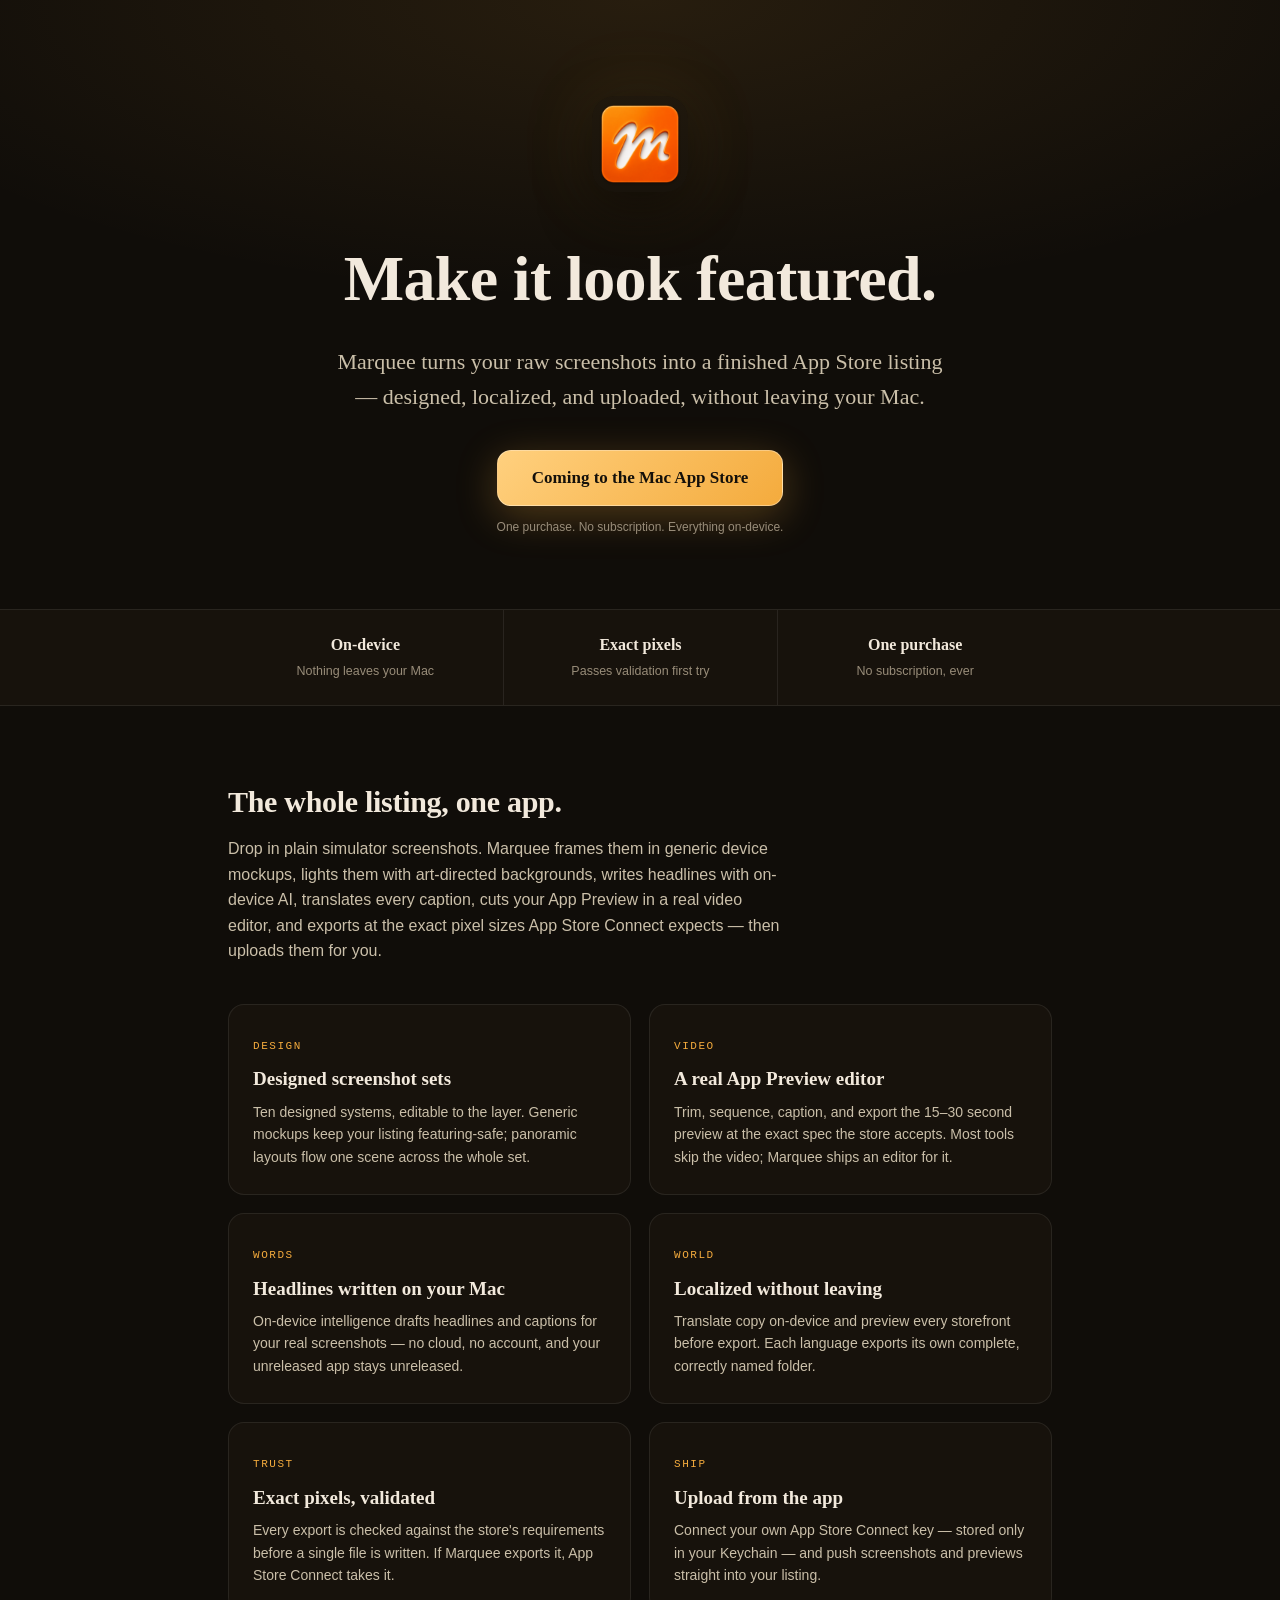
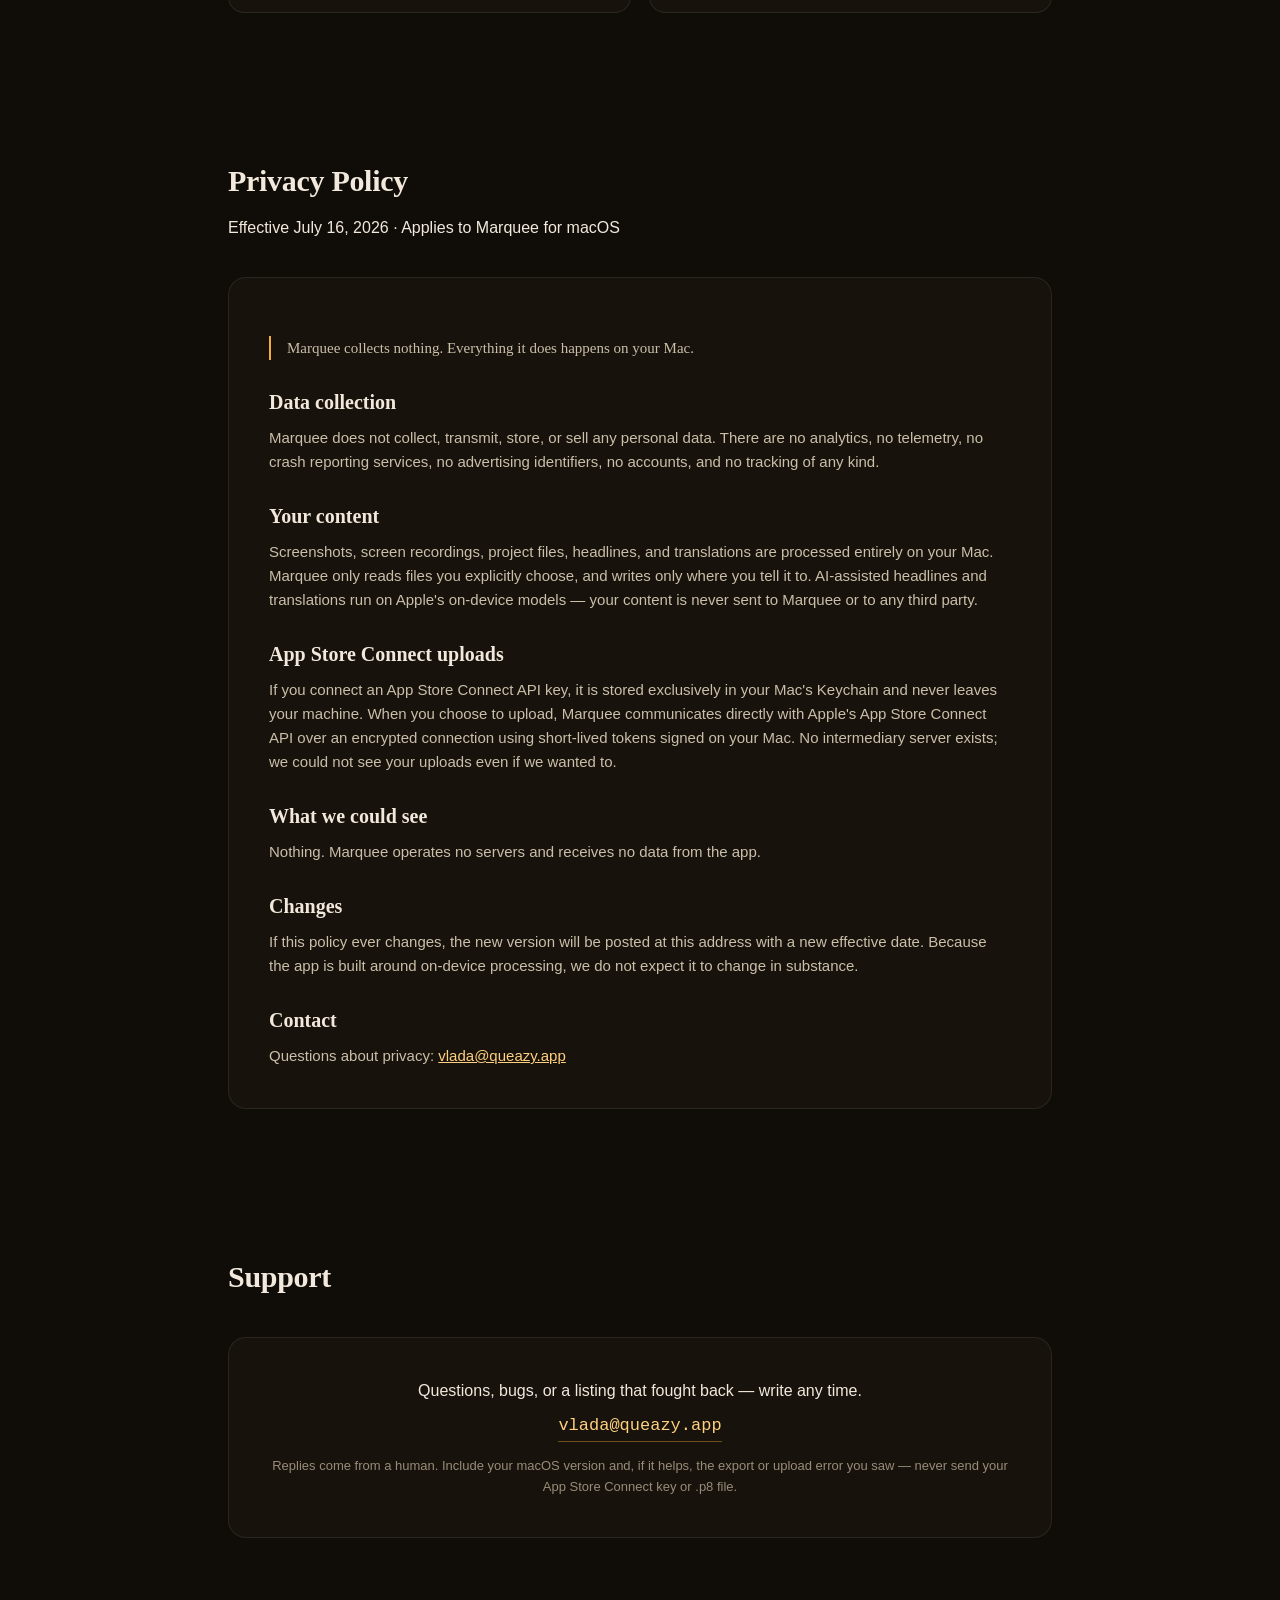
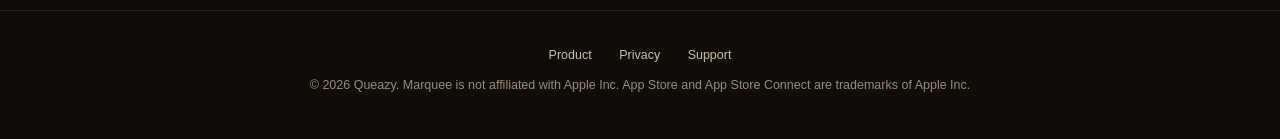
==== index.html @ 72baa9be "Marquee marketing + privacy + support page" ====
<!DOCTYPE html>
<html lang="en">
<head>
<meta charset="utf-8">
<meta name="viewport" content="width=device-width, initial-scale=1">
<title>Marquee — App Store screenshots, designed on your Mac</title>
<meta name="description" content="Marquee turns raw app screenshots into a finished App Store listing — designed screenshot sets, an App Preview video editor, on-device localization, and direct upload to App Store Connect. Everything on your Mac.">
<link rel="icon" type="image/png" href="icon.png">
<style>
  :root {
    --ground: #100d09;
    --panel: #17120c;
    --raised: #251f18;
    --line: rgba(255,255,255,.08);
    --ink: #f2e9dc;
    --ink-soft: #cabfa9;
    --ink-faint: #988c79;
    --accent: #f4ab3d;
    --accent-soft: #ffd07e;
    --ok: #6bbf99;
    --serif: "New York", "Iowan Old Style", Palatino, Georgia, serif;
    --sans: -apple-system, BlinkMacSystemFont, "SF Pro Text", "Segoe UI", sans-serif;
    --mono: "SF Mono", ui-monospace, Menlo, monospace;
  }
  * { margin: 0; padding: 0; box-sizing: border-box; }
  html { scroll-behavior: smooth; }
  body {
    background: var(--ground);
    color: var(--ink);
    font-family: var(--sans);
    line-height: 1.6;
    -webkit-font-smoothing: antialiased;
  }
  .stage {
    position: relative;
    overflow: hidden;
  }
  .stage::before {
    content: "";
    position: absolute; inset: 0;
    background: radial-gradient(120% 90% at 50% 0%, rgba(244,171,61,.10), transparent 55%);
    pointer-events: none;
  }
  .wrap { max-width: 880px; margin: 0 auto; padding: 0 28px; position: relative; }

  header.hero { padding: 96px 0 72px; text-align: center; }
  .hero img.mark { width: 96px; height: 96px; border-radius: 22px;
    box-shadow: 0 18px 50px rgba(0,0,0,.5), 0 0 80px rgba(244,171,61,.12); }
  .hero h1 {
    font-family: var(--serif); font-weight: 600; font-size: clamp(40px, 7vw, 64px);
    letter-spacing: -.01em; margin-top: 28px; text-wrap: balance;
  }
  .hero p.tag {
    font-family: var(--serif); font-size: clamp(18px, 2.6vw, 22px);
    color: var(--ink-soft); margin-top: 14px; text-wrap: balance;
  }
  .hero .cta {
    display: inline-block; margin-top: 36px;
    background: linear-gradient(135deg, var(--accent-soft), var(--accent));
    color: #14100a; font-family: var(--serif); font-weight: 600; font-size: 17px;
    padding: 13px 34px; border-radius: 14px; text-decoration: none;
    border: 1px solid rgba(255,255,255,.35);
    box-shadow: 0 10px 40px rgba(244,171,61,.28);
  }
  .hero .cta:hover { filter: brightness(1.05); }
  .hero p.soon { font-size: 12px; color: var(--ink-faint); margin-top: 12px; }

  .strip {
    border-top: 1px solid var(--line); border-bottom: 1px solid var(--line);
    background: var(--panel);
  }
  .strip .wrap {
    display: grid; grid-template-columns: repeat(3, 1fr); gap: 0;
    text-align: center;
  }
  .strip .cell { padding: 22px 16px; }
  .strip .cell + .cell { border-left: 1px solid var(--line); }
  .strip b { display: block; font-family: var(--serif); font-size: 16px; font-weight: 600; }
  .strip span { font-size: 12.5px; color: var(--ink-faint); }

  section { padding: 72px 0; }
  section h2 {
    font-family: var(--serif); font-weight: 600; font-size: 30px;
    letter-spacing: -.01em; margin-bottom: 10px; text-wrap: balance;
  }
  section p.lede { color: var(--ink-soft); max-width: 62ch; }

  .features { display: grid; grid-template-columns: 1fr 1fr; gap: 18px; margin-top: 40px; }
  .card {
    background: var(--panel); border: 1px solid var(--line); border-radius: 16px;
    padding: 26px 24px;
  }
  .card .k {
    font-family: var(--mono); font-size: 11px; letter-spacing: .14em;
    text-transform: uppercase; color: var(--accent);
  }
  .card h3 { font-family: var(--serif); font-weight: 600; font-size: 19px; margin: 8px 0 6px; }
  .card p { font-size: 14px; color: var(--ink-soft); }

  .privacy-card {
    background: var(--panel); border: 1px solid var(--line); border-radius: 18px;
    padding: 40px; margin-top: 36px;
  }
  .privacy-card h3 { font-family: var(--serif); font-size: 20px; font-weight: 600; margin: 26px 0 8px; }
  .privacy-card h3:first-child { margin-top: 0; }
  .privacy-card p, .privacy-card li { font-size: 15px; color: var(--ink-soft); }
  .privacy-card ul { padding-left: 22px; margin-top: 8px; }
  .privacy-card li { margin-bottom: 6px; }
  .privacy-card .updated { font-family: var(--mono); font-size: 11.5px; color: var(--ink-faint); }
  .plain {
    font-family: var(--serif); font-size: 18px; color: var(--ink);
    border-left: 2px solid var(--accent); padding-left: 16px; margin: 18px 0;
  }

  .support-card {
    background: var(--panel); border: 1px solid var(--line); border-radius: 18px;
    padding: 40px; margin-top: 36px; text-align: center;
  }
  .support-card a.mail {
    display: inline-block; font-family: var(--mono); font-size: 17px;
    color: var(--accent-soft); text-decoration: none; margin-top: 8px;
    border-bottom: 1px solid rgba(244,171,61,.4); padding-bottom: 2px;
  }
  .support-card p.note { font-size: 13px; color: var(--ink-faint); margin-top: 14px; }

  footer {
    border-top: 1px solid var(--line); padding: 34px 0 44px;
    text-align: center; font-size: 12.5px; color: var(--ink-faint);
  }
  footer nav { margin-bottom: 10px; }
  footer nav a { color: var(--ink-soft); text-decoration: none; margin: 0 12px; }
  footer nav a:hover { color: var(--accent-soft); }

  @media (max-width: 660px) {
    .features { grid-template-columns: 1fr; }
    .strip .wrap { grid-template-columns: 1fr; }
    .strip .cell + .cell { border-left: none; border-top: 1px solid var(--line); }
    .privacy-card, .support-card { padding: 28px 22px; }
  }
</style>
</head>
<body>

<div class="stage">
  <div class="wrap">
    <header class="hero">
      <img class="mark" src="icon.png" alt="Marquee app icon" width="96" height="96">
      <h1>Make it look featured.</h1>
      <p class="tag">Marquee turns your raw screenshots into a finished App Store listing —
      designed, localized, and uploaded, without leaving your Mac.</p>
      <a class="cta" href="#support">Coming to the Mac App Store</a>
      <p class="soon">One purchase. No subscription. Everything on-device.</p>
    </header>
  </div>
</div>

<div class="strip">
  <div class="wrap">
    <div class="cell"><b>On-device</b><span>Nothing leaves your Mac</span></div>
    <div class="cell"><b>Exact pixels</b><span>Passes validation first try</span></div>
    <div class="cell"><b>One purchase</b><span>No subscription, ever</span></div>
  </div>
</div>

<div class="wrap">
  <section id="product">
    <h2>The whole listing, one app.</h2>
    <p class="lede">Drop in plain simulator screenshots. Marquee frames them in generic device
    mockups, lights them with art-directed backgrounds, writes headlines with on-device AI,
    translates every caption, cuts your App Preview in a real video editor, and exports at the
    exact pixel sizes App Store Connect expects — then uploads them for you.</p>
    <div class="features">
      <div class="card"><span class="k">Design</span><h3>Designed screenshot sets</h3>
        <p>Ten designed systems, editable to the layer. Generic mockups keep your listing
        featuring-safe; panoramic layouts flow one scene across the whole set.</p></div>
      <div class="card"><span class="k">Video</span><h3>A real App Preview editor</h3>
        <p>Trim, sequence, caption, and export the 15–30 second preview at the exact spec the
        store accepts. Most tools skip the video; Marquee ships an editor for it.</p></div>
      <div class="card"><span class="k">Words</span><h3>Headlines written on your Mac</h3>
        <p>On-device intelligence drafts headlines and captions for your real screenshots — no
        cloud, no account, and your unreleased app stays unreleased.</p></div>
      <div class="card"><span class="k">World</span><h3>Localized without leaving</h3>
        <p>Translate copy on-device and preview every storefront before export. Each language
        exports its own complete, correctly named folder.</p></div>
      <div class="card"><span class="k">Trust</span><h3>Exact pixels, validated</h3>
        <p>Every export is checked against the store's requirements before a single file is
        written. If Marquee exports it, App Store Connect takes it.</p></div>
      <div class="card"><span class="k">Ship</span><h3>Upload from the app</h3>
        <p>Connect your own App Store Connect key — stored only in your Keychain — and push
        screenshots and previews straight into your listing.</p></div>
    </div>
  </section>

  <section id="privacy">
    <h2>Privacy Policy</h2>
    <p class="updated">Effective July 16, 2026 · Applies to Marquee for macOS</p>
    <div class="privacy-card">
      <p class="plain">Marquee collects nothing. Everything it does happens on your Mac.</p>

      <h3>Data collection</h3>
      <p>Marquee does not collect, transmit, store, or sell any personal data. There are no
      analytics, no telemetry, no crash reporting services, no advertising identifiers, no
      accounts, and no tracking of any kind.</p>

      <h3>Your content</h3>
      <p>Screenshots, screen recordings, project files, headlines, and translations are processed
      entirely on your Mac. Marquee only reads files you explicitly choose, and writes only where
      you tell it to. AI-assisted headlines and translations run on Apple's on-device models —
      your content is never sent to Marquee or to any third party.</p>

      <h3>App Store Connect uploads</h3>
      <p>If you connect an App Store Connect API key, it is stored exclusively in your Mac's
      Keychain and never leaves your machine. When you choose to upload, Marquee communicates
      directly with Apple's App Store Connect API over an encrypted connection using short-lived
      tokens signed on your Mac. No intermediary server exists; we could not see your uploads
      even if we wanted to.</p>

      <h3>What we could see</h3>
      <p>Nothing. Marquee operates no servers and receives no data from the app.</p>

      <h3>Changes</h3>
      <p>If this policy ever changes, the new version will be posted at this address with a new
      effective date. Because the app is built around on-device processing, we do not expect it
      to change in substance.</p>

      <h3>Contact</h3>
      <p>Questions about privacy: <a href="mailto:vlada@queazy.app" style="color:var(--accent-soft)">vlada@queazy.app</a></p>
    </div>
  </section>

  <section id="support">
    <h2>Support</h2>
    <div class="support-card">
      <p>Questions, bugs, or a listing that fought back — write any time.</p>
      <a class="mail" href="mailto:vlada@queazy.app">vlada@queazy.app</a>
      <p class="note">Replies come from a human. Include your macOS version and, if it helps,
      the export or upload error you saw — never send your App Store Connect key or .p8 file.</p>
    </div>
  </section>
</div>

<footer>
  <nav>
    <a href="#product">Product</a>
    <a href="#privacy">Privacy</a>
    <a href="#support">Support</a>
  </nav>
  © 2026 Queazy. Marquee is not affiliated with Apple Inc. App Store and App Store Connect are
  trademarks of Apple Inc.
</footer>

</body>
</html>
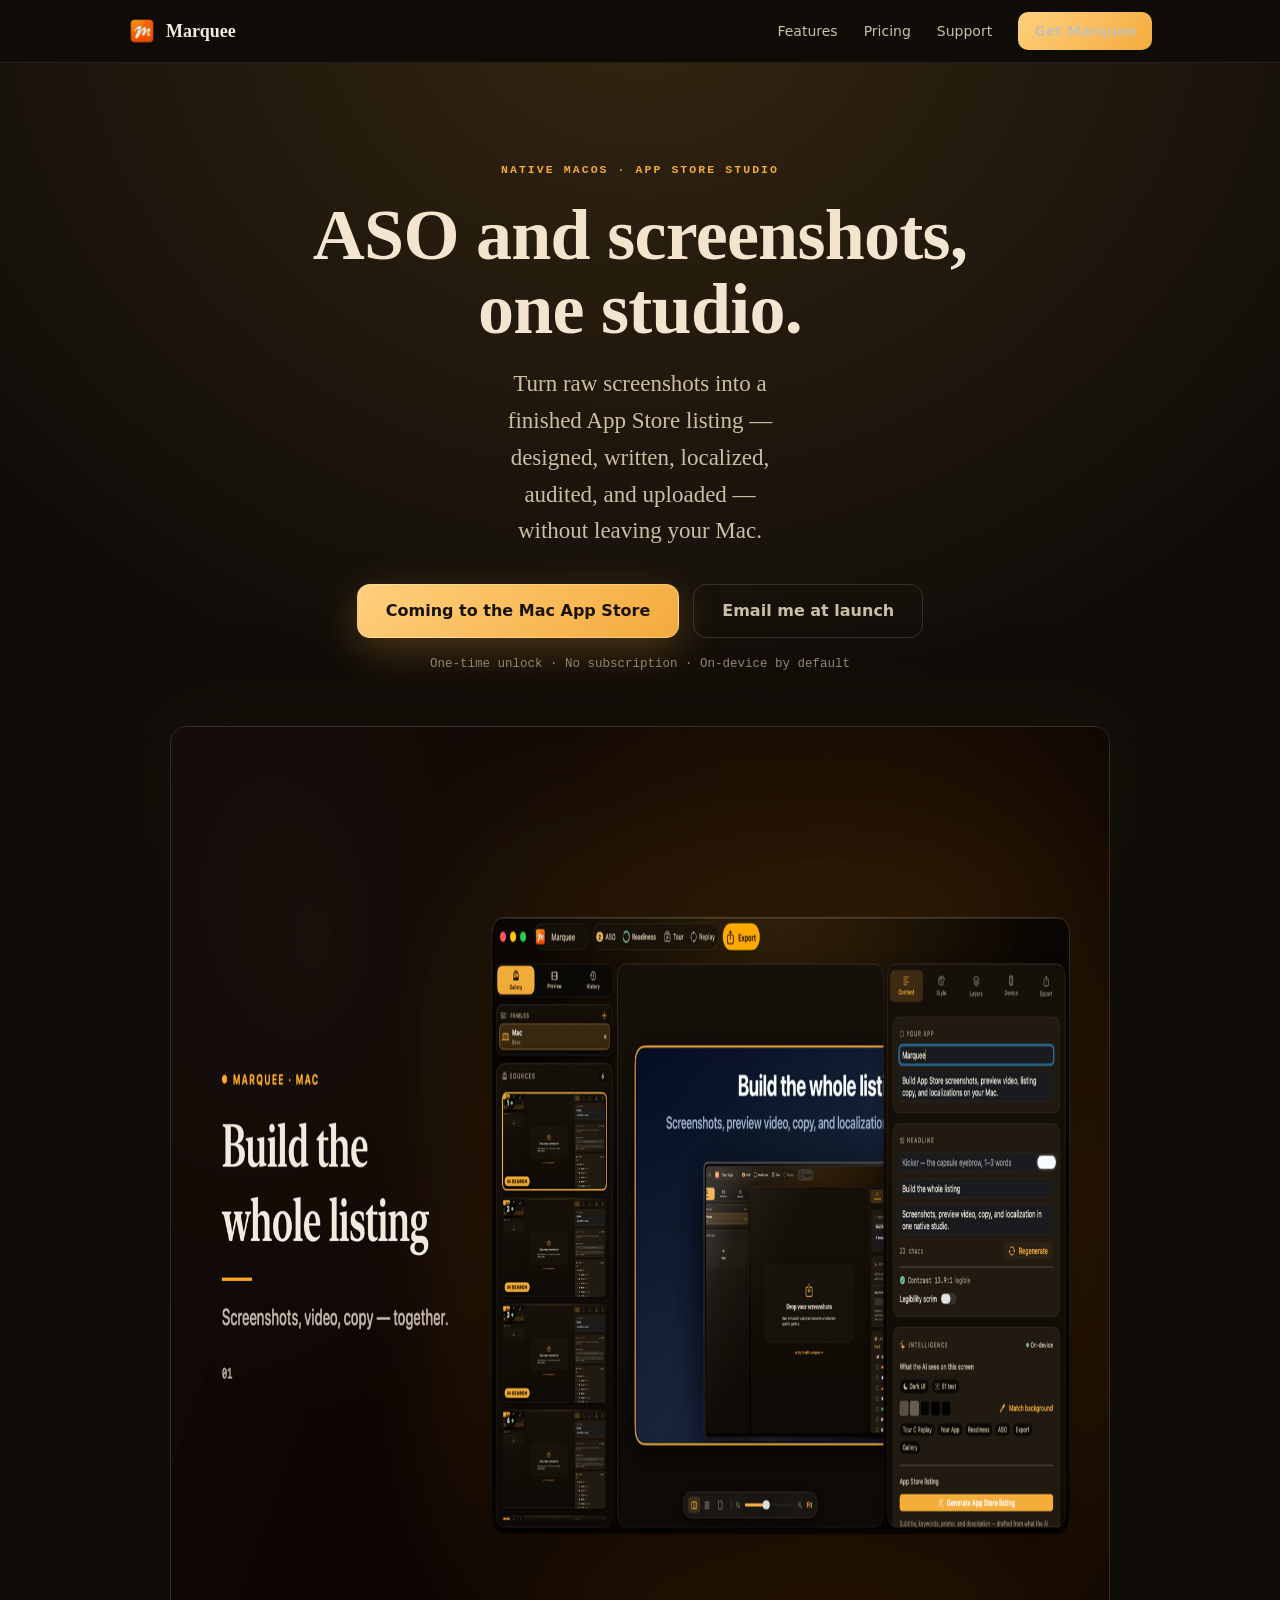
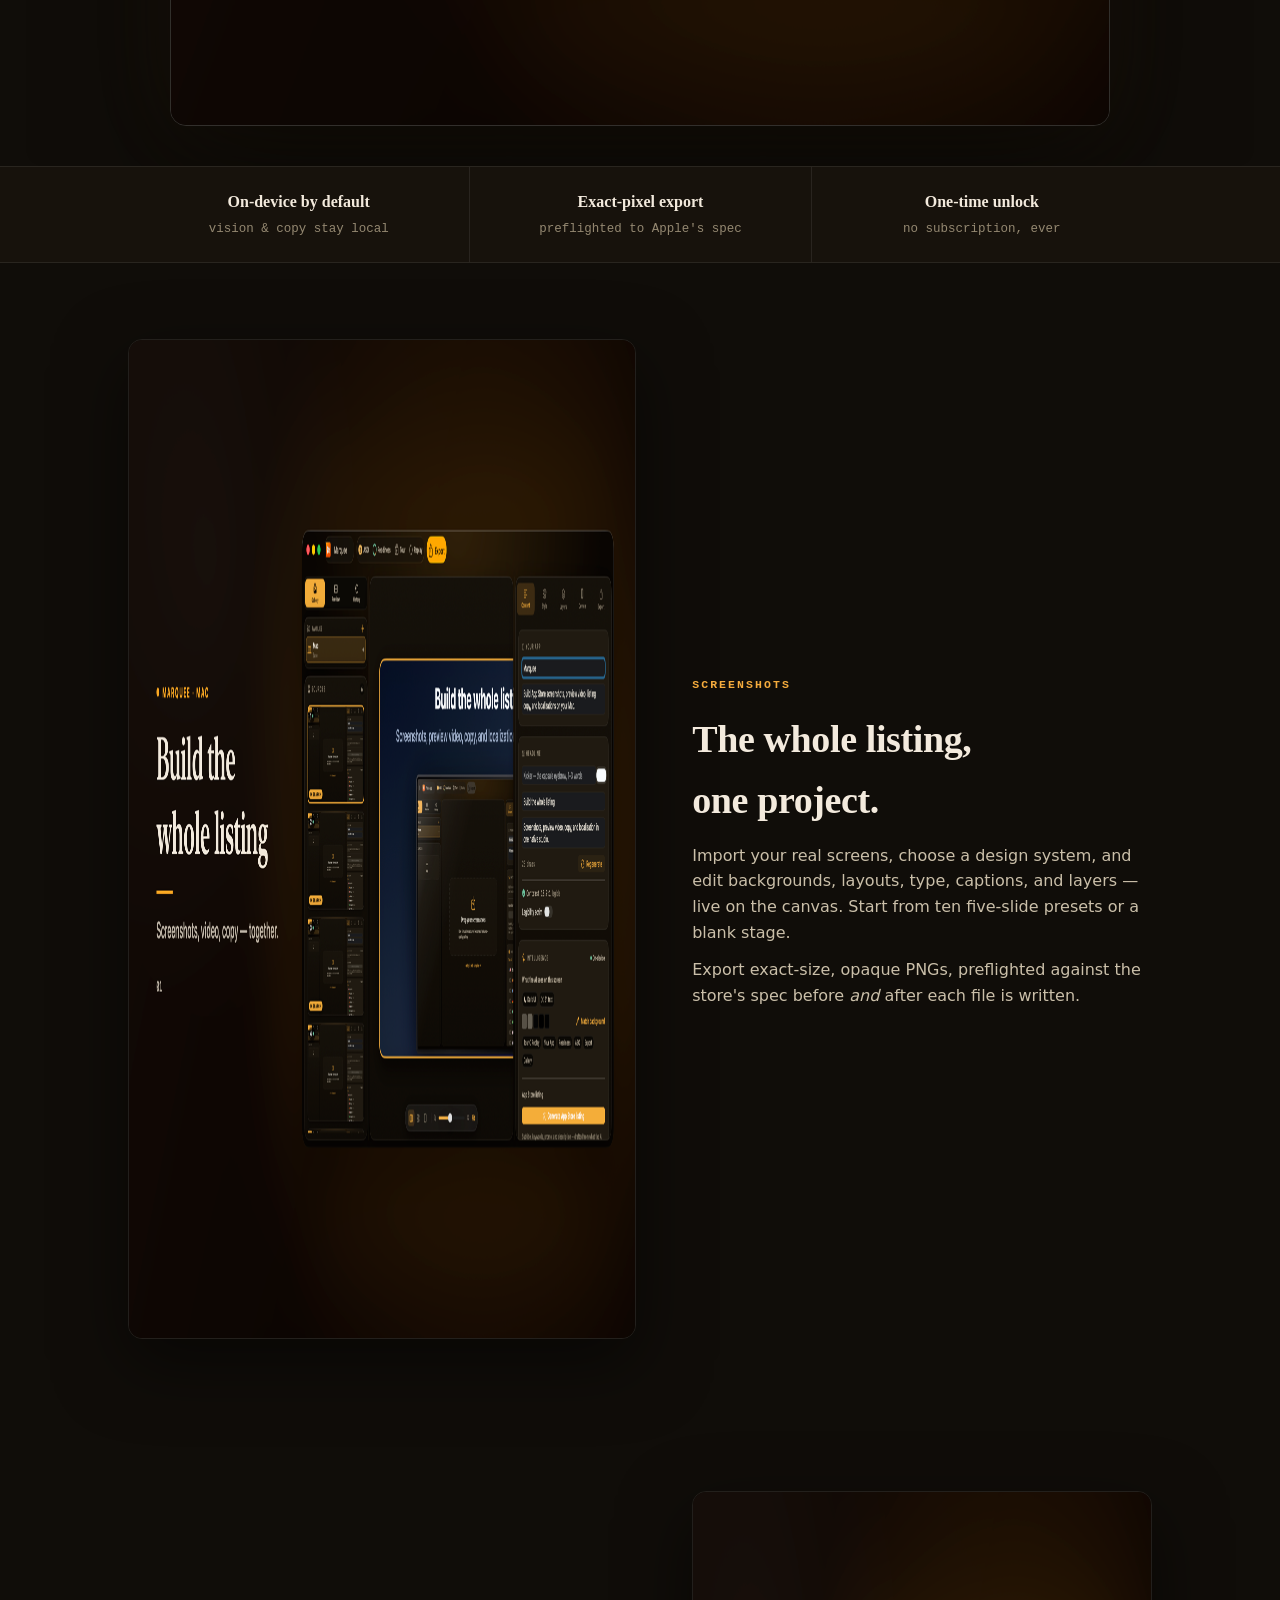
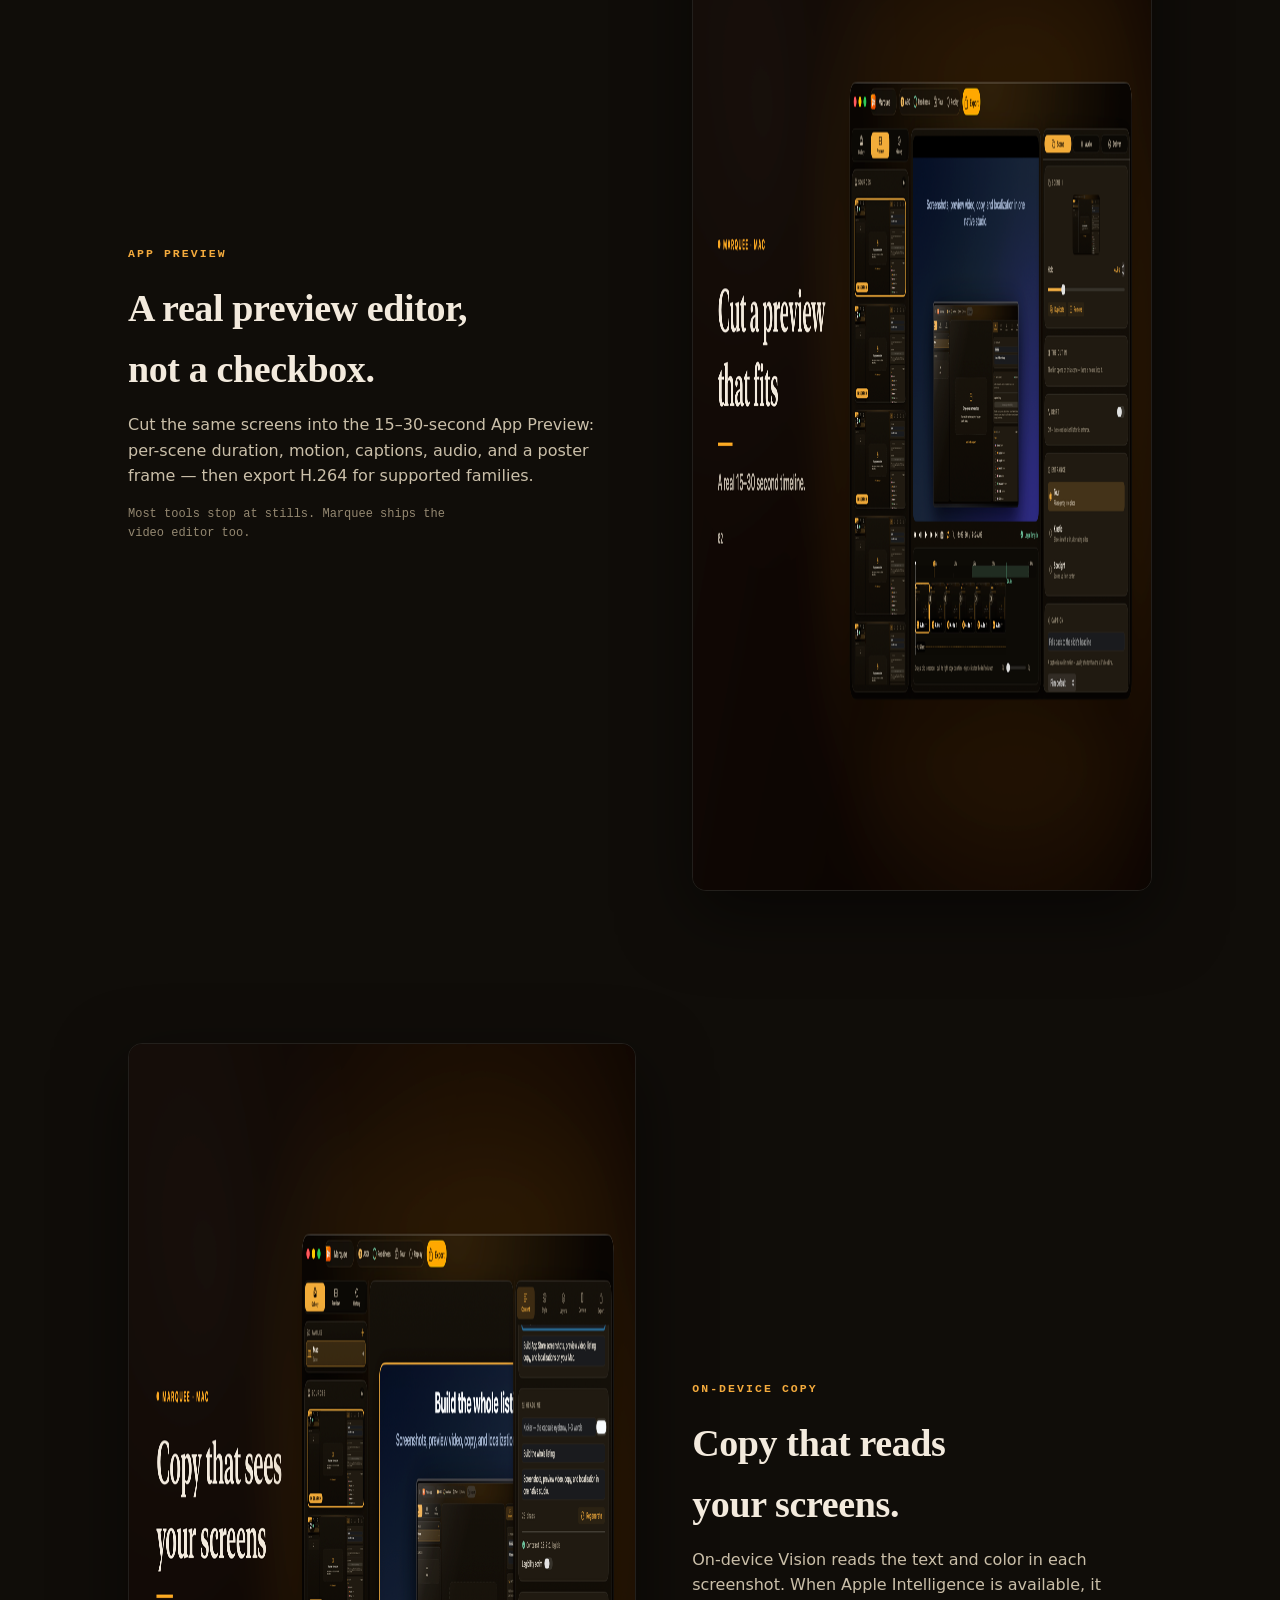
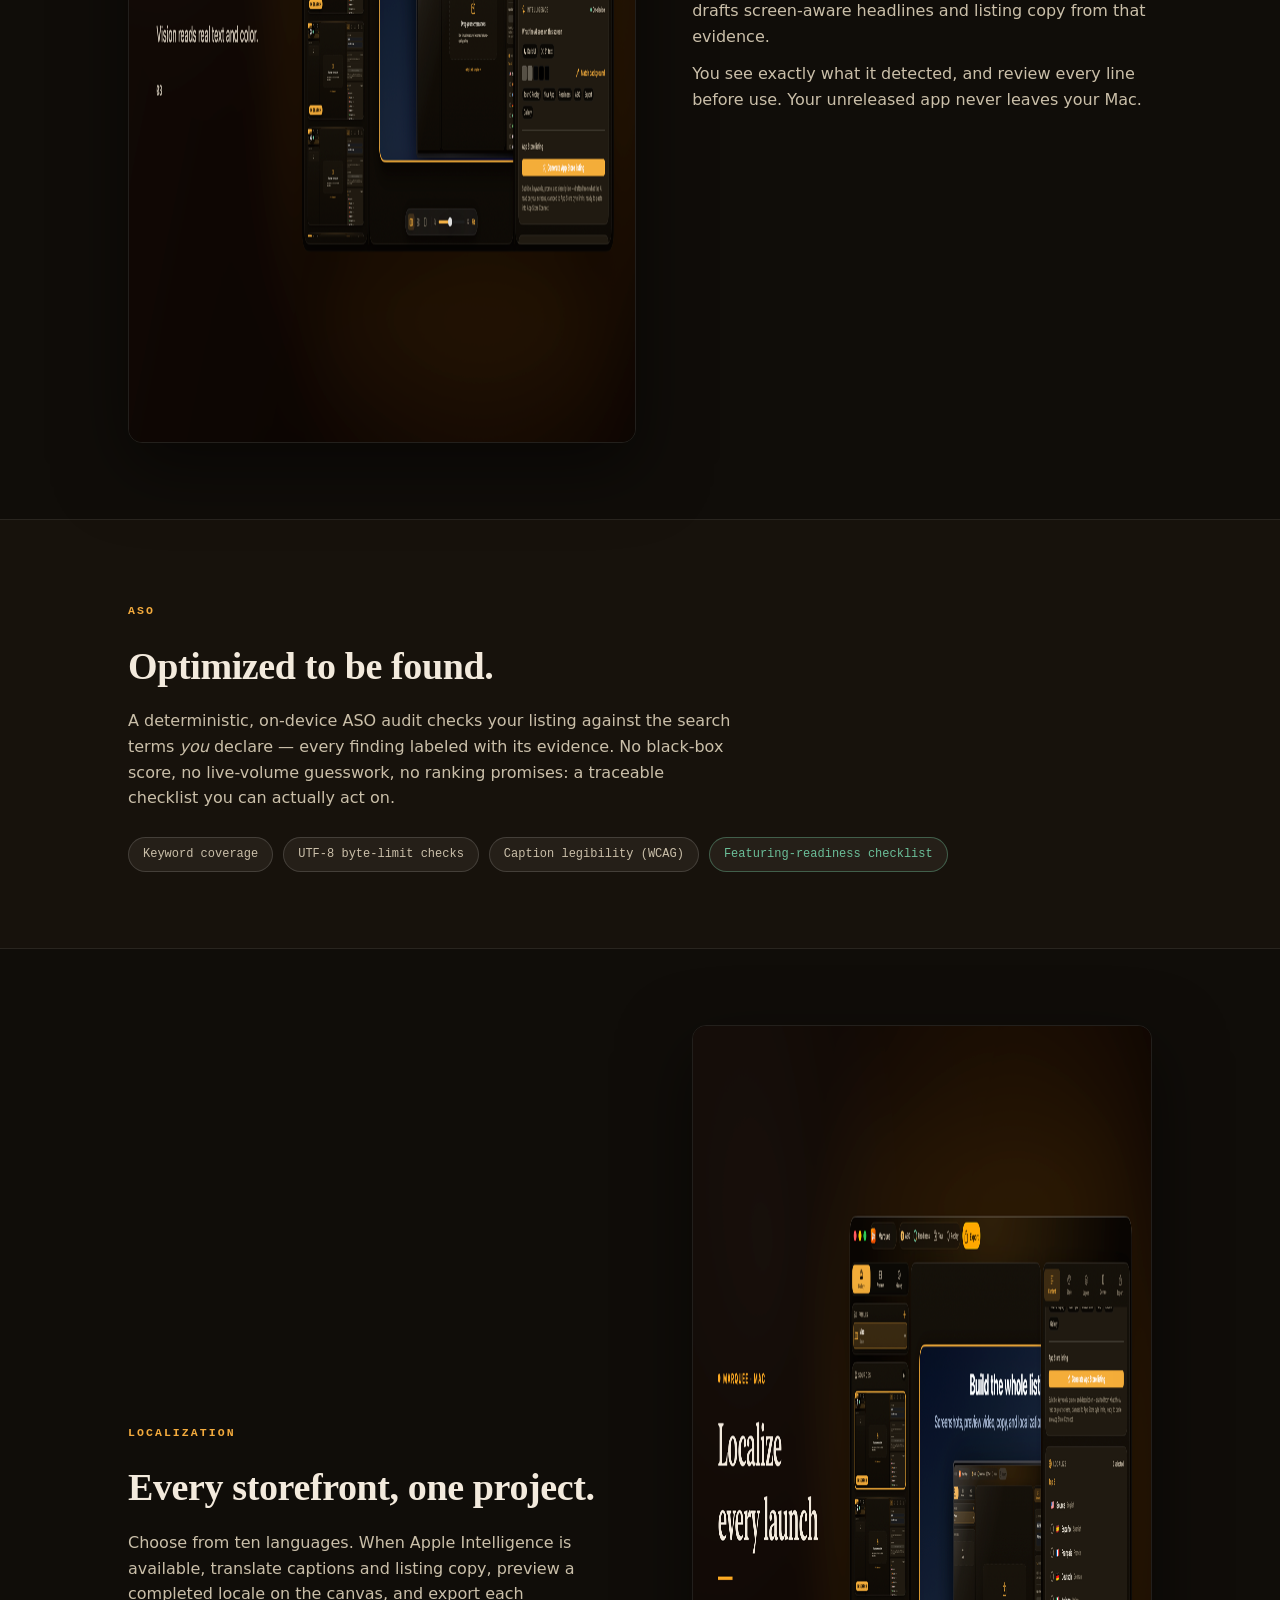
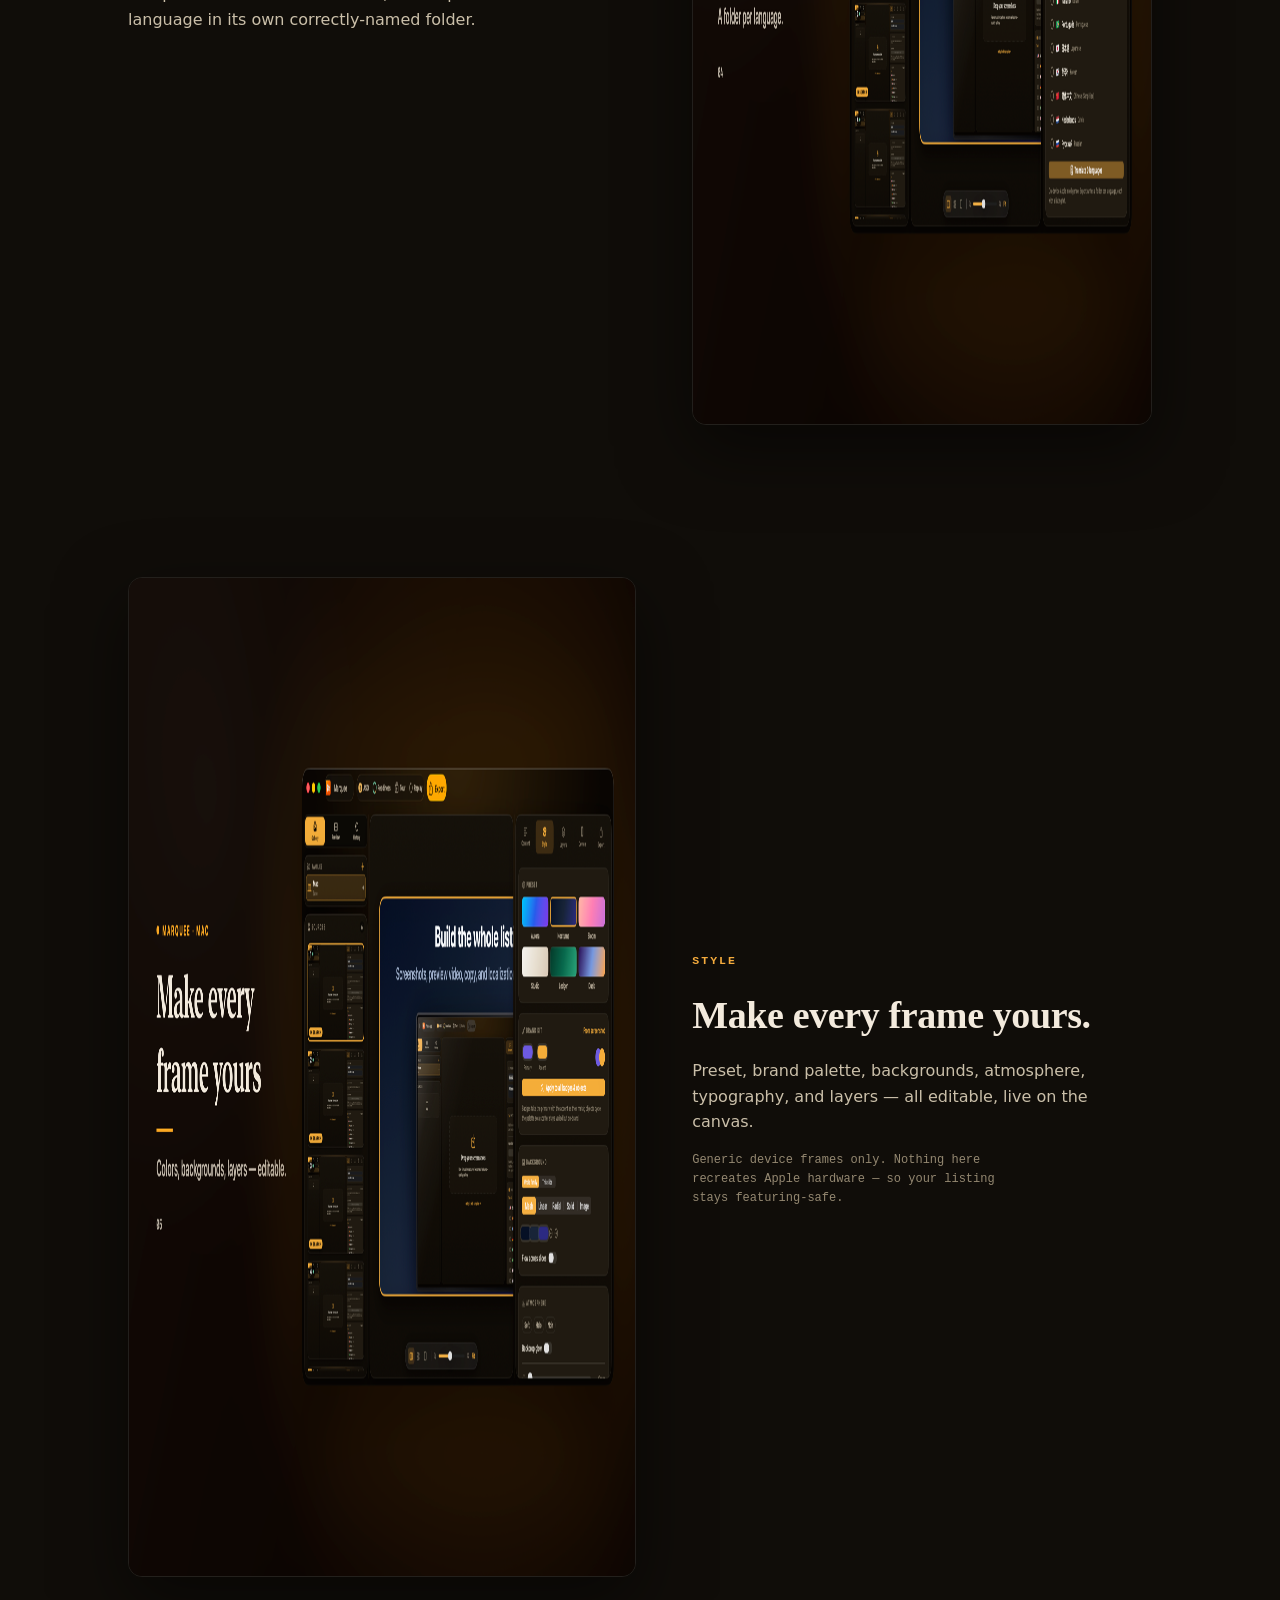
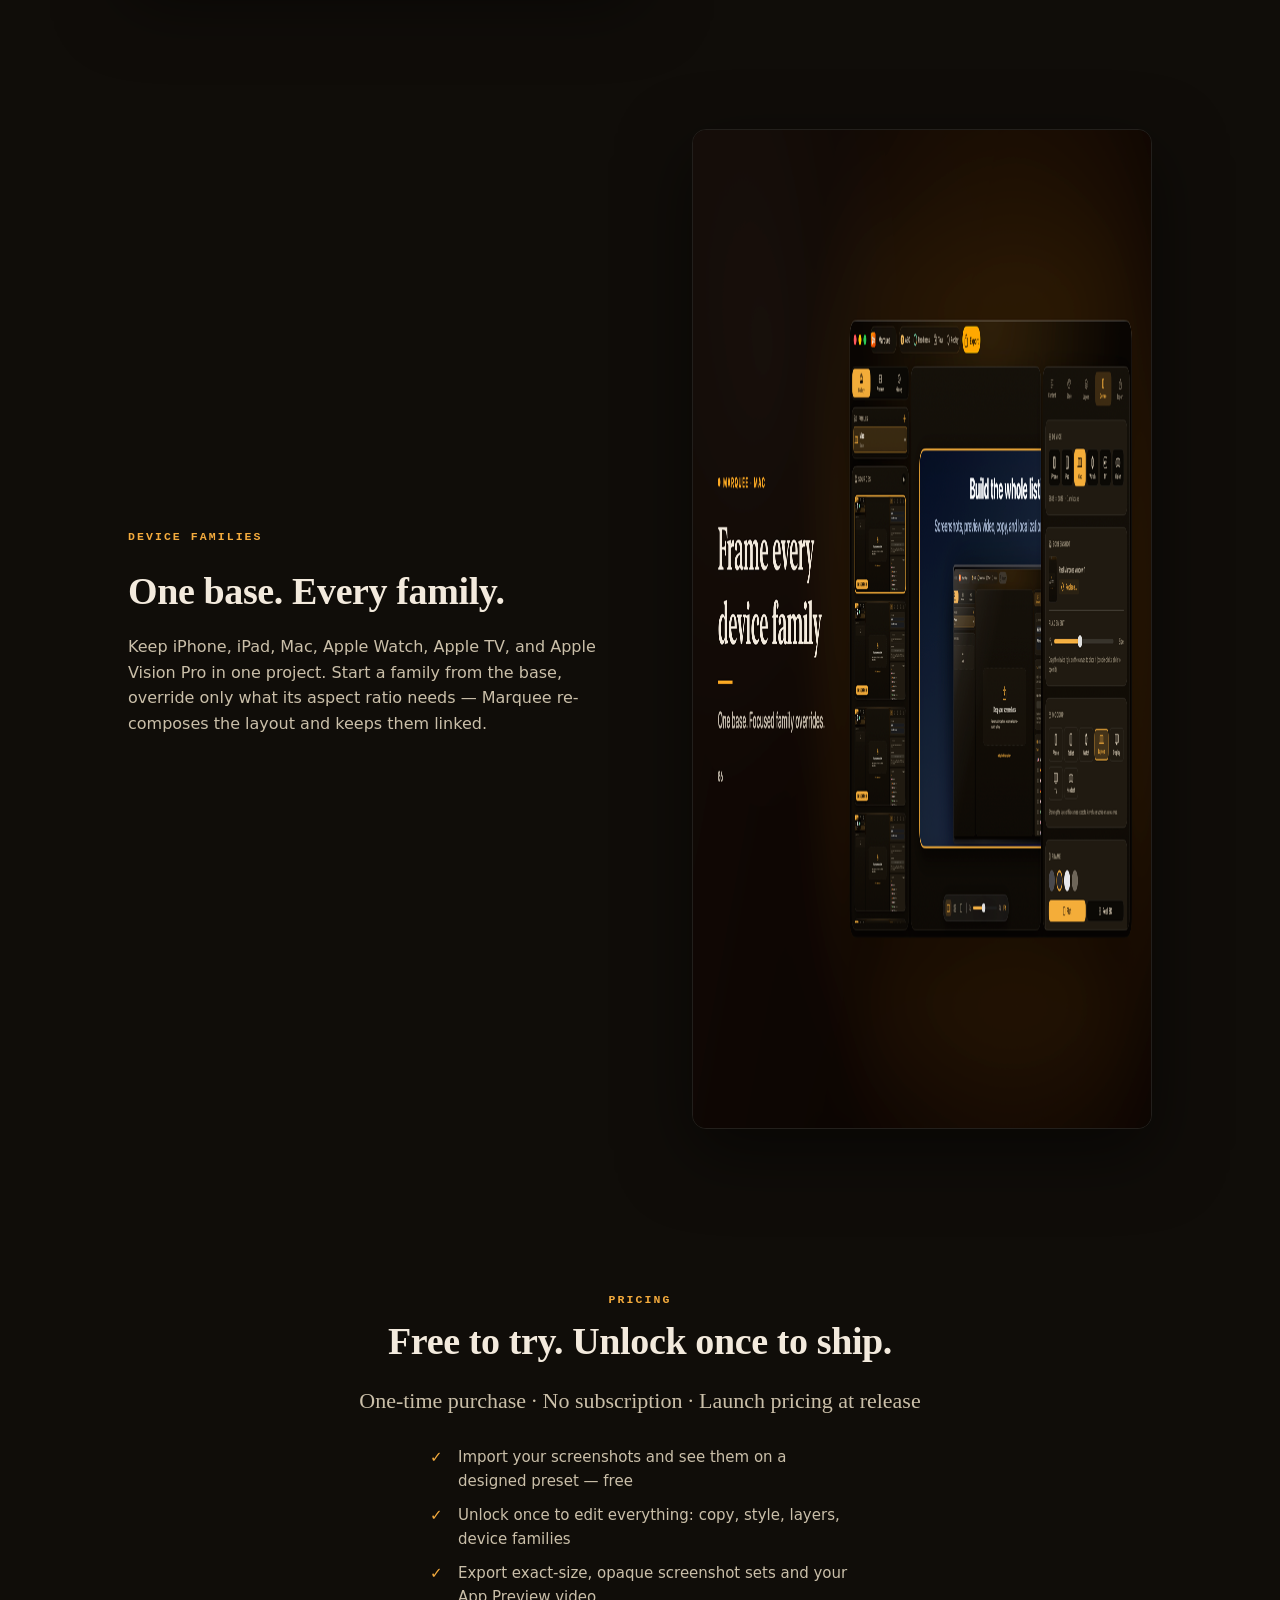
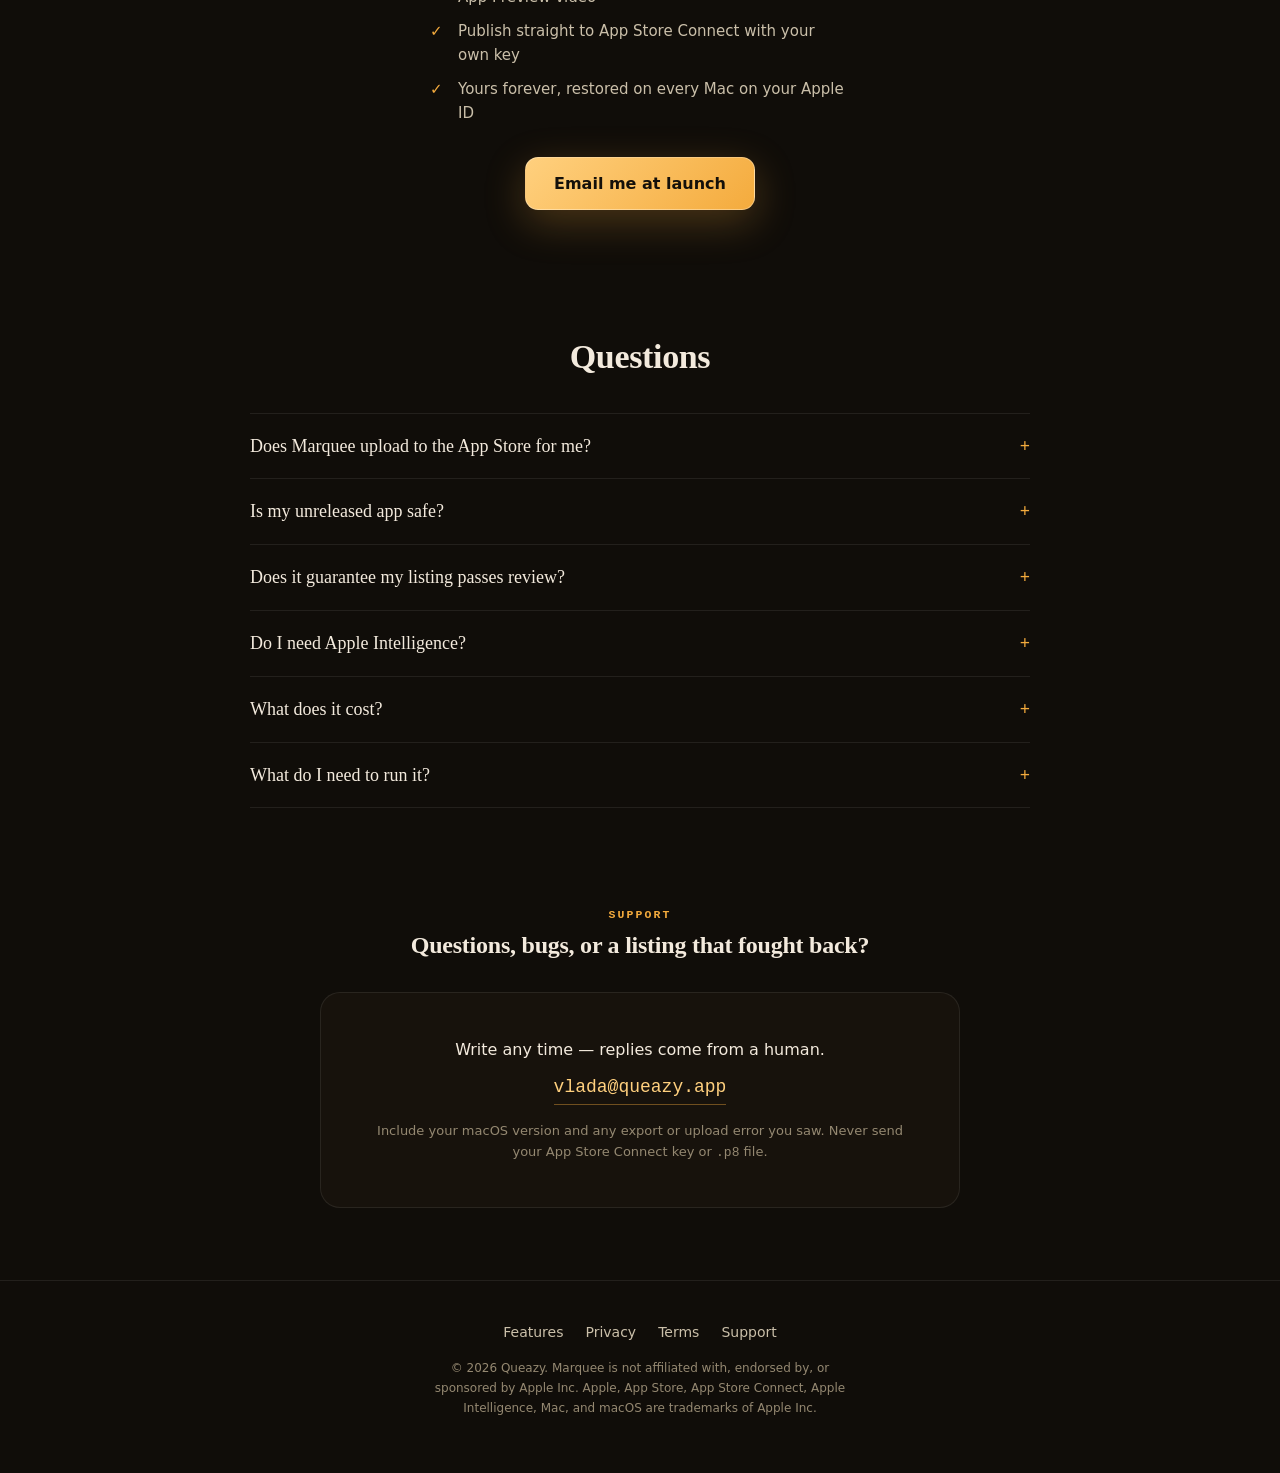
==== commit 6c54fcd0: "site: redesign — ASO + screenshots positioning, honest claims, Privacy & Terms - New tagline "ASO an" ====
--- a/index.html
+++ b/index.html
@@ -3,251 +3,228 @@
 <head>
 <meta charset="utf-8">
 <meta name="viewport" content="width=device-width, initial-scale=1">
-<title>Marquee — App Store screenshots, designed on your Mac</title>
-<meta name="description" content="Marquee turns raw app screenshots into a finished App Store listing — designed screenshot sets, an App Preview video editor, on-device localization, and direct upload to App Store Connect. Everything on your Mac.">
+<title>Marquee — ASO and screenshots, one studio</title>
+<meta name="description" content="Marquee is a native macOS studio for App Store launch assets: designed screenshot sets, a real App Preview editor, on-device copy, a local ASO audit, and direct upload to App Store Connect — all on your Mac.">
+<meta property="og:title" content="Marquee — ASO and screenshots, one studio">
+<meta property="og:description" content="Turn raw screenshots into a finished App Store listing on your Mac. Designed sets, App Preview video, on-device copy, a local ASO audit, and direct upload.">
+<meta property="og:type" content="website">
+<meta property="og:image" content="https://vladamisici.github.io/marquee-site/shots/01.png">
 <link rel="icon" type="image/png" href="icon.png">
-<style>
-  :root {
-    --ground: #100d09;
-    --panel: #17120c;
-    --raised: #251f18;
-    --line: rgba(255,255,255,.08);
-    --ink: #f2e9dc;
-    --ink-soft: #cabfa9;
-    --ink-faint: #988c79;
-    --accent: #f4ab3d;
-    --accent-soft: #ffd07e;
-    --ok: #6bbf99;
-    --serif: "New York", "Iowan Old Style", Palatino, Georgia, serif;
-    --sans: -apple-system, BlinkMacSystemFont, "SF Pro Text", "Segoe UI", sans-serif;
-    --mono: "SF Mono", ui-monospace, Menlo, monospace;
-  }
-  * { margin: 0; padding: 0; box-sizing: border-box; }
-  html { scroll-behavior: smooth; }
-  body {
-    background: var(--ground);
-    color: var(--ink);
-    font-family: var(--sans);
-    line-height: 1.6;
-    -webkit-font-smoothing: antialiased;
-  }
-  .stage {
-    position: relative;
-    overflow: hidden;
-  }
-  .stage::before {
-    content: "";
-    position: absolute; inset: 0;
-    background: radial-gradient(120% 90% at 50% 0%, rgba(244,171,61,.10), transparent 55%);
-    pointer-events: none;
-  }
-  .wrap { max-width: 880px; margin: 0 auto; padding: 0 28px; position: relative; }
-
-  header.hero { padding: 96px 0 72px; text-align: center; }
-  .hero img.mark { width: 96px; height: 96px; border-radius: 22px;
-    box-shadow: 0 18px 50px rgba(0,0,0,.5), 0 0 80px rgba(244,171,61,.12); }
-  .hero h1 {
-    font-family: var(--serif); font-weight: 600; font-size: clamp(40px, 7vw, 64px);
-    letter-spacing: -.01em; margin-top: 28px; text-wrap: balance;
-  }
-  .hero p.tag {
-    font-family: var(--serif); font-size: clamp(18px, 2.6vw, 22px);
-    color: var(--ink-soft); margin-top: 14px; text-wrap: balance;
-  }
-  .hero .cta {
-    display: inline-block; margin-top: 36px;
-    background: linear-gradient(135deg, var(--accent-soft), var(--accent));
-    color: #14100a; font-family: var(--serif); font-weight: 600; font-size: 17px;
-    padding: 13px 34px; border-radius: 14px; text-decoration: none;
-    border: 1px solid rgba(255,255,255,.35);
-    box-shadow: 0 10px 40px rgba(244,171,61,.28);
-  }
-  .hero .cta:hover { filter: brightness(1.05); }
-  .hero p.soon { font-size: 12px; color: var(--ink-faint); margin-top: 12px; }
-
-  .strip {
-    border-top: 1px solid var(--line); border-bottom: 1px solid var(--line);
-    background: var(--panel);
-  }
-  .strip .wrap {
-    display: grid; grid-template-columns: repeat(3, 1fr); gap: 0;
-    text-align: center;
-  }
-  .strip .cell { padding: 22px 16px; }
-  .strip .cell + .cell { border-left: 1px solid var(--line); }
-  .strip b { display: block; font-family: var(--serif); font-size: 16px; font-weight: 600; }
-  .strip span { font-size: 12.5px; color: var(--ink-faint); }
-
-  section { padding: 72px 0; }
-  section h2 {
-    font-family: var(--serif); font-weight: 600; font-size: 30px;
-    letter-spacing: -.01em; margin-bottom: 10px; text-wrap: balance;
-  }
-  section p.lede { color: var(--ink-soft); max-width: 62ch; }
-
-  .features { display: grid; grid-template-columns: 1fr 1fr; gap: 18px; margin-top: 40px; }
-  .card {
-    background: var(--panel); border: 1px solid var(--line); border-radius: 16px;
-    padding: 26px 24px;
-  }
-  .card .k {
-    font-family: var(--mono); font-size: 11px; letter-spacing: .14em;
-    text-transform: uppercase; color: var(--accent);
-  }
-  .card h3 { font-family: var(--serif); font-weight: 600; font-size: 19px; margin: 8px 0 6px; }
-  .card p { font-size: 14px; color: var(--ink-soft); }
-
-  .privacy-card {
-    background: var(--panel); border: 1px solid var(--line); border-radius: 18px;
-    padding: 40px; margin-top: 36px;
-  }
-  .privacy-card h3 { font-family: var(--serif); font-size: 20px; font-weight: 600; margin: 26px 0 8px; }
-  .privacy-card h3:first-child { margin-top: 0; }
-  .privacy-card p, .privacy-card li { font-size: 15px; color: var(--ink-soft); }
-  .privacy-card ul { padding-left: 22px; margin-top: 8px; }
-  .privacy-card li { margin-bottom: 6px; }
-  .privacy-card .updated { font-family: var(--mono); font-size: 11.5px; color: var(--ink-faint); }
-  .plain {
-    font-family: var(--serif); font-size: 18px; color: var(--ink);
-    border-left: 2px solid var(--accent); padding-left: 16px; margin: 18px 0;
-  }
-
-  .support-card {
-    background: var(--panel); border: 1px solid var(--line); border-radius: 18px;
-    padding: 40px; margin-top: 36px; text-align: center;
-  }
-  .support-card a.mail {
-    display: inline-block; font-family: var(--mono); font-size: 17px;
-    color: var(--accent-soft); text-decoration: none; margin-top: 8px;
-    border-bottom: 1px solid rgba(244,171,61,.4); padding-bottom: 2px;
-  }
-  .support-card p.note { font-size: 13px; color: var(--ink-faint); margin-top: 14px; }
-
-  footer {
-    border-top: 1px solid var(--line); padding: 34px 0 44px;
-    text-align: center; font-size: 12.5px; color: var(--ink-faint);
-  }
-  footer nav { margin-bottom: 10px; }
-  footer nav a { color: var(--ink-soft); text-decoration: none; margin: 0 12px; }
-  footer nav a:hover { color: var(--accent-soft); }
-
-  @media (max-width: 660px) {
-    .features { grid-template-columns: 1fr; }
-    .strip .wrap { grid-template-columns: 1fr; }
-    .strip .cell + .cell { border-left: none; border-top: 1px solid var(--line); }
-    .privacy-card, .support-card { padding: 28px 22px; }
-  }
-</style>
+<link rel="stylesheet" href="style.css">
 </head>
 <body>
 
-<div class="stage">
-  <div class="wrap">
-    <header class="hero">
-      <img class="mark" src="icon.png" alt="Marquee app icon" width="96" height="96">
-      <h1>Make it look featured.</h1>
-      <p class="tag">Marquee turns your raw screenshots into a finished App Store listing —
-      designed, localized, and uploaded, without leaving your Mac.</p>
-      <a class="cta" href="#support">Coming to the Mac App Store</a>
-      <p class="soon">One purchase. No subscription. Everything on-device.</p>
-    </header>
+<nav class="nav">
+  <div class="wrap">
+    <a class="brand" href="#top"><img src="icon.png" alt="" width="28" height="28">Marquee</a>
+    <div class="links">
+      <a href="#features">Features</a>
+      <a href="#pricing">Pricing</a>
+      <a href="#support">Support</a>
+      <a class="cta-sm" href="#pricing">Get Marquee</a>
+    </div>
+  </div>
+</nav>
+
+<header class="hero" id="top">
+  <div class="wrap">
+    <span class="eyebrow">Native macOS · App Store Studio</span>
+    <h1>ASO and screenshots,<br>one studio.</h1>
+    <p class="tag">Turn raw screenshots into a finished App Store listing — designed, written,
+      localized, audited, and uploaded — without leaving your Mac.</p>
+    <div class="actions">
+      <a class="btn primary" href="#pricing">Coming to the Mac App Store</a>
+      <a class="btn ghost" href="mailto:vlada@queazy.app?subject=Marquee%20launch">Email me at launch</a>
+    </div>
+    <p class="soon">One-time unlock · No subscription · On-device by default</p>
+    <div class="hero-shot reveal">
+      <img src="shots/01.png" alt="The Marquee studio: filmstrip, live stage, and inspector, editing a Mac App Store screenshot set." loading="eager" width="1600" height="1000">
+    </div>
+  </div>
+</header>
+
+<div class="strip">
+  <div class="wrap">
+    <div class="cell"><b>On-device by default</b><span>vision &amp; copy stay local</span></div>
+    <div class="cell"><b>Exact-pixel export</b><span>preflighted to Apple's spec</span></div>
+    <div class="cell"><b>One-time unlock</b><span>no subscription, ever</span></div>
   </div>
 </div>
 
-<div class="strip">
-  <div class="wrap">
-    <div class="cell"><b>On-device</b><span>Nothing leaves your Mac</span></div>
-    <div class="cell"><b>Exact pixels</b><span>Passes validation first try</span></div>
-    <div class="cell"><b>One purchase</b><span>No subscription, ever</span></div>
-  </div>
-</div>
-
-<div class="wrap">
-  <section id="product">
-    <h2>The whole listing, one app.</h2>
-    <p class="lede">Drop in plain simulator screenshots. Marquee frames them in generic device
-    mockups, lights them with art-directed backgrounds, writes headlines with on-device AI,
-    translates every caption, cuts your App Preview in a real video editor, and exports at the
-    exact pixel sizes App Store Connect expects — then uploads them for you.</p>
-    <div class="features">
-      <div class="card"><span class="k">Design</span><h3>Designed screenshot sets</h3>
-        <p>Ten designed systems, editable to the layer. Generic mockups keep your listing
-        featuring-safe; panoramic layouts flow one scene across the whole set.</p></div>
-      <div class="card"><span class="k">Video</span><h3>A real App Preview editor</h3>
-        <p>Trim, sequence, caption, and export the 15–30 second preview at the exact spec the
-        store accepts. Most tools skip the video; Marquee ships an editor for it.</p></div>
-      <div class="card"><span class="k">Words</span><h3>Headlines written on your Mac</h3>
-        <p>On-device intelligence drafts headlines and captions for your real screenshots — no
-        cloud, no account, and your unreleased app stays unreleased.</p></div>
-      <div class="card"><span class="k">World</span><h3>Localized without leaving</h3>
-        <p>Translate copy on-device and preview every storefront before export. Each language
-        exports its own complete, correctly named folder.</p></div>
-      <div class="card"><span class="k">Trust</span><h3>Exact pixels, validated</h3>
-        <p>Every export is checked against the store's requirements before a single file is
-        written. If Marquee exports it, App Store Connect takes it.</p></div>
-      <div class="card"><span class="k">Ship</span><h3>Upload from the app</h3>
-        <p>Connect your own App Store Connect key — stored only in your Keychain — and push
-        screenshots and previews straight into your listing.</p></div>
-    </div>
-  </section>
-
-  <section id="privacy">
-    <h2>Privacy Policy</h2>
-    <p class="updated">Effective July 16, 2026 · Applies to Marquee for macOS</p>
-    <div class="privacy-card">
-      <p class="plain">Marquee collects nothing. Everything it does happens on your Mac.</p>
-
-      <h3>Data collection</h3>
-      <p>Marquee does not collect, transmit, store, or sell any personal data. There are no
-      analytics, no telemetry, no crash reporting services, no advertising identifiers, no
-      accounts, and no tracking of any kind.</p>
-
-      <h3>Your content</h3>
-      <p>Screenshots, screen recordings, project files, headlines, and translations are processed
-      entirely on your Mac. Marquee only reads files you explicitly choose, and writes only where
-      you tell it to. AI-assisted headlines and translations run on Apple's on-device models —
-      your content is never sent to Marquee or to any third party.</p>
-
-      <h3>App Store Connect uploads</h3>
-      <p>If you connect an App Store Connect API key, it is stored exclusively in your Mac's
-      Keychain and never leaves your machine. When you choose to upload, Marquee communicates
-      directly with Apple's App Store Connect API over an encrypted connection using short-lived
-      tokens signed on your Mac. No intermediary server exists; we could not see your uploads
-      even if we wanted to.</p>
-
-      <h3>What we could see</h3>
-      <p>Nothing. Marquee operates no servers and receives no data from the app.</p>
-
-      <h3>Changes</h3>
-      <p>If this policy ever changes, the new version will be posted at this address with a new
-      effective date. Because the app is built around on-device processing, we do not expect it
-      to change in substance.</p>
-
-      <h3>Contact</h3>
-      <p>Questions about privacy: <a href="mailto:vlada@queazy.app" style="color:var(--accent-soft)">vlada@queazy.app</a></p>
-    </div>
-  </section>
-
-  <section id="support">
-    <h2>Support</h2>
-    <div class="support-card">
-      <p>Questions, bugs, or a listing that fought back — write any time.</p>
-      <a class="mail" href="mailto:vlada@queazy.app">vlada@queazy.app</a>
-      <p class="note">Replies come from a human. Include your macOS version and, if it helps,
-      the export or upload error you saw — never send your App Store Connect key or .p8 file.</p>
-    </div>
-  </section>
-</div>
+<main id="features">
+  <div class="wrap">
+
+    <section class="feature reveal">
+      <div class="shot"><img src="shots/01.png" alt="Marquee's three-zone studio editing a screenshot set." loading="lazy" width="1600" height="1000"></div>
+      <div class="text">
+        <span class="eyebrow">Screenshots</span>
+        <h2>The whole listing, one project.</h2>
+        <p>Import your real screens, choose a design system, and edit backgrounds, layouts, type,
+          captions, and layers — live on the canvas. Start from ten five-slide presets or a blank stage.</p>
+        <p>Export exact-size, opaque PNGs, preflighted against the store's spec before <em>and</em>
+          after each file is written.</p>
+      </div>
+    </section>
+
+    <section class="feature flip reveal">
+      <div class="shot"><img src="shots/02.png" alt="The App Preview editor: a six-scene timeline with a poster marker and the 15–30 second window." loading="lazy" width="1600" height="1000"></div>
+      <div class="text">
+        <span class="eyebrow">App Preview</span>
+        <h2>A real preview editor, not a checkbox.</h2>
+        <p>Cut the same screens into the 15–30-second App Preview: per-scene duration, motion,
+          captions, audio, and a poster frame — then export H.264 for supported families.</p>
+        <p class="note">Most tools stop at stills. Marquee ships the video editor too.</p>
+      </div>
+    </section>
+
+    <section class="feature reveal">
+      <div class="shot"><img src="shots/03.png" alt="The Intelligence panel showing on-device Vision results: dark UI, detected text count, and a color palette read from the screenshot." loading="lazy" width="1600" height="1000"></div>
+      <div class="text">
+        <span class="eyebrow">On-device copy</span>
+        <h2>Copy that reads your screens.</h2>
+        <p>On-device Vision reads the text and color in each screenshot. When Apple Intelligence is
+          available, it drafts screen-aware headlines and listing copy from that evidence.</p>
+        <p>You see exactly what it detected, and review every line before use. Your unreleased app
+          never leaves your Mac.</p>
+      </div>
+    </section>
+  </div>
+
+  <section class="aso reveal">
+    <div class="wrap">
+      <span class="eyebrow">ASO</span>
+      <h2>Optimized to be found.</h2>
+      <p class="lede">A deterministic, on-device ASO audit checks your listing against the search
+        terms <em>you</em> declare — every finding labeled with its evidence. No black-box score, no
+        live-volume guesswork, no ranking promises: a traceable checklist you can actually act on.</p>
+      <div class="chips">
+        <span class="chip">Keyword coverage</span>
+        <span class="chip">UTF-8 byte-limit checks</span>
+        <span class="chip">Caption legibility (WCAG)</span>
+        <span class="chip ok">Featuring-readiness checklist</span>
+      </div>
+    </div>
+  </section>
+
+  <div class="wrap">
+    <section class="feature flip reveal">
+      <div class="shot"><img src="shots/04.png" alt="The Localize panel listing ten target languages for the project." loading="lazy" width="1600" height="1000"></div>
+      <div class="text">
+        <span class="eyebrow">Localization</span>
+        <h2>Every storefront, one project.</h2>
+        <p>Choose from ten languages. When Apple Intelligence is available, translate captions and
+          listing copy, preview a completed locale on the canvas, and export each language in its
+          own correctly-named folder.</p>
+      </div>
+    </section>
+
+    <section class="feature reveal">
+      <div class="shot"><img src="shots/05.png" alt="The Style inspector: preset, brand kit, background and atmosphere controls, editing live." loading="lazy" width="1600" height="1000"></div>
+      <div class="text">
+        <span class="eyebrow">Style</span>
+        <h2>Make every frame yours.</h2>
+        <p>Preset, brand palette, backgrounds, atmosphere, typography, and layers — all editable,
+          live on the canvas.</p>
+        <p class="note">Generic device frames only. Nothing here recreates Apple hardware — so your
+          listing stays featuring-safe.</p>
+      </div>
+    </section>
+
+    <section class="feature flip reveal">
+      <div class="shot"><img src="shots/06.png" alt="The Device inspector showing six output families and generic mockup forms for the Mac 2880×1800 canvas." loading="lazy" width="1600" height="1000"></div>
+      <div class="text">
+        <span class="eyebrow">Device families</span>
+        <h2>One base. Every family.</h2>
+        <p>Keep iPhone, iPad, Mac, Apple Watch, Apple TV, and Apple Vision Pro in one project. Start
+          a family from the base, override only what its aspect ratio needs — Marquee re-composes the
+          layout and keeps them linked.</p>
+      </div>
+    </section>
+  </div>
+
+  <section class="pricing" id="pricing">
+    <div class="wrap">
+      <span class="eyebrow">Pricing</span>
+      <h2>Free to try. Unlock once to ship.</h2>
+      <p class="price">One-time purchase · No subscription · Launch pricing at release</p>
+      <ul>
+        <li>Import your screenshots and see them on a designed preset — free</li>
+        <li>Unlock once to edit everything: copy, style, layers, device families</li>
+        <li>Export exact-size, opaque screenshot sets and your App Preview video</li>
+        <li>Publish straight to App Store Connect with your own key</li>
+        <li>Yours forever, restored on every Mac on your Apple ID</li>
+      </ul>
+      <div class="actions" style="margin-top:32px;justify-content:center;">
+        <a class="btn primary" href="mailto:vlada@queazy.app?subject=Marquee%20launch">Email me at launch</a>
+      </div>
+    </div>
+  </section>
+
+  <section class="faq">
+    <div class="wrap">
+      <h2>Questions</h2>
+      <div class="list">
+        <details><summary>Does Marquee upload to the App Store for me?</summary>
+          <p>Yes. Connect your own App Store Connect API key — stored only in your Mac's Keychain —
+            and Marquee pushes your screenshots straight into your listing's draft. You still review
+            and submit for review yourself.</p></details>
+        <details><summary>Is my unreleased app safe?</summary>
+          <p>Yes. Screenshot analysis and copy drafting run on your Mac with Apple's on-device models.
+            Nothing is sent to us — we run no servers. Only when you choose to publish does Marquee
+            send your files to Apple's App Store Connect, over an encrypted connection.</p></details>
+        <details><summary>Does it guarantee my listing passes review?</summary>
+          <p>No — and we won't pretend otherwise. Marquee preflights every screenshot against Apple's
+            pixel spec (size, opacity, color space) before it's written, which removes a common class
+            of asset rejections. App Store review itself is Apple's call, not ours.</p></details>
+        <details><summary>Do I need Apple Intelligence?</summary>
+          <p>Not for the core. Importing, designing, exact-pixel export, and the ASO audit all work
+            without it. On-device headline drafting and translation need Apple Intelligence available
+            on your Mac, with a clear fallback when it isn't.</p></details>
+        <details><summary>What does it cost?</summary>
+          <p>Free to try. A one-time unlock enables editing, export, and publishing — no subscription.
+            Launch pricing is shown on the Mac App Store at release.</p></details>
+        <details><summary>What do I need to run it?</summary>
+          <p>macOS 26 or later. Marquee prepares listing assets for iPhone, iPad, Mac, Apple Watch,
+            Apple TV, and Apple Vision Pro.</p></details>
+      </div>
+    </div>
+  </section>
+
+  <section class="support" id="support">
+    <div class="wrap">
+      <span class="eyebrow">Support</span>
+      <h2>Questions, bugs, or a listing that fought back?</h2>
+      <div class="card">
+        <p>Write any time — replies come from a human.</p>
+        <a class="mail" href="mailto:vlada@queazy.app">vlada@queazy.app</a>
+        <p class="note">Include your macOS version and any export or upload error you saw. Never send
+          your App Store Connect key or <span style="font-family:var(--mono)">.p8</span> file.</p>
+      </div>
+    </div>
+  </section>
+</main>
 
 <footer>
   <nav>
-    <a href="#product">Product</a>
-    <a href="#privacy">Privacy</a>
+    <a href="#features">Features</a>
+    <a href="privacy.html">Privacy</a>
+    <a href="terms.html">Terms</a>
     <a href="#support">Support</a>
   </nav>
-  © 2026 Queazy. Marquee is not affiliated with Apple Inc. App Store and App Store Connect are
-  trademarks of Apple Inc.
+  <p class="fine">© 2026 Queazy. Marquee is not affiliated with, endorsed by, or sponsored by Apple Inc.
+    Apple, App Store, App Store Connect, Apple Intelligence, Mac, and macOS are trademarks of Apple Inc.</p>
 </footer>
 
+<script>
+  // Subtle scroll reveal — respects reduced-motion (the class stays hidden only if we observe).
+  if (!window.matchMedia("(prefers-reduced-motion: reduce)").matches && "IntersectionObserver" in window) {
+    const io = new IntersectionObserver((entries) => {
+      for (const e of entries) if (e.isIntersecting) { e.target.classList.add("in"); io.unobserve(e.target); }
+    }, { rootMargin: "0px 0px -8% 0px" });
+    document.querySelectorAll(".reveal").forEach(el => io.observe(el));
+  } else {
+    document.querySelectorAll(".reveal").forEach(el => el.classList.add("in"));
+  }
+</script>
 </body>
 </html>
--- a/style.css
+++ b/style.css
@@ -0,0 +1,205 @@
+/* Marquee — marketing + legal site.
+   A committed warm-dark "studio light-table," matching the app itself: incandescent amber on
+   deep warm black, serif titles, SF body, mono for specs. Single-theme by intent — Marquee is a
+   committed dark studio, so the site lives in the same world rather than inverting for light. */
+
+:root {
+  --ground: #100d09;      /* deepest warm black, behind everything */
+  --panel:  #17120c;      /* raised surfaces */
+  --raised: #251f18;      /* cards */
+  --line:   rgba(255,255,255,.08);
+  --line-2: rgba(255,255,255,.14);
+  --ink:      #f3eadd;
+  --ink-soft: #cabfa9;
+  --ink-faint:#948871;
+  --accent:      #f4ab3d;
+  --accent-soft: #ffd07e;
+  --accent-glow: rgba(244,171,61,.16);
+  --ok: #6bbf99;
+  --serif: "New York", "Iowan Old Style", "Palatino", Georgia, serif;
+  --sans:  -apple-system, BlinkMacSystemFont, "SF Pro Text", "Segoe UI", system-ui, sans-serif;
+  --mono:  "SF Mono", ui-monospace, Menlo, monospace;
+  --maxw: 1080px;
+}
+
+* { margin: 0; padding: 0; box-sizing: border-box; }
+html { scroll-behavior: smooth; }
+@media (prefers-reduced-motion: reduce) { html { scroll-behavior: auto; } }
+
+body {
+  background: var(--ground);
+  color: var(--ink);
+  font-family: var(--sans);
+  line-height: 1.6;
+  -webkit-font-smoothing: antialiased;
+  text-rendering: optimizeLegibility;
+  overflow-x: hidden;
+}
+
+a { color: var(--accent-soft); }
+img { max-width: 100%; display: block; }
+:focus-visible { outline: 2px solid var(--accent); outline-offset: 3px; border-radius: 4px; }
+
+.wrap { max-width: var(--maxw); margin: 0 auto; padding: 0 28px; }
+
+/* Eyebrow label — mono, tracked, amber. Names a real capability, not a sequence number. */
+.eyebrow {
+  font-family: var(--mono); font-size: 11.5px; letter-spacing: .18em;
+  text-transform: uppercase; color: var(--accent); font-weight: 600;
+}
+
+h1, h2, h3 { font-family: var(--serif); font-weight: 600; letter-spacing: -.01em; text-wrap: balance; }
+
+/* ---- Top nav ---- */
+.nav {
+  position: sticky; top: 0; z-index: 50;
+  backdrop-filter: saturate(140%) blur(14px);
+  background: rgba(16,13,9,.72);
+  border-bottom: 1px solid var(--line);
+}
+.nav .wrap { display: flex; align-items: center; gap: 16px; height: 62px; }
+.nav .brand { display: flex; align-items: center; gap: 10px; font-family: var(--serif);
+  font-size: 18px; font-weight: 600; text-decoration: none; color: var(--ink); }
+.nav .brand img { width: 28px; height: 28px; border-radius: 8px; }
+.nav .links { margin-left: auto; display: flex; align-items: center; gap: 26px; }
+.nav .links a { color: var(--ink-soft); text-decoration: none; font-size: 14px; }
+.nav .links a:hover { color: var(--ink); }
+.nav .cta-sm {
+  font-size: 13px; font-weight: 600; color: #14100a;
+  background: linear-gradient(135deg, var(--accent-soft), var(--accent));
+  padding: 8px 16px; border-radius: 10px; text-decoration: none;
+}
+@media (max-width: 720px) { .nav .links a:not(.cta-sm) { display: none; } }
+
+/* ---- Hero ---- */
+.hero { position: relative; text-align: center; padding: 92px 0 40px; overflow: hidden; }
+.hero::before {
+  content: ""; position: absolute; inset: 0;
+  background: radial-gradient(120% 80% at 50% -5%, var(--accent-glow), transparent 55%);
+  pointer-events: none;
+}
+.hero .eyebrow { display: inline-block; margin-bottom: 20px; }
+.hero h1 { font-size: clamp(42px, 7.4vw, 72px); line-height: 1.02; }
+.hero .tag {
+  font-family: var(--serif); font-size: clamp(18px, 2.5vw, 23px); color: var(--ink-soft);
+  margin: 20px auto 0; max-width: 30ch; text-wrap: balance;
+}
+.hero .actions { margin-top: 34px; display: flex; gap: 14px; justify-content: center; align-items: center; flex-wrap: wrap; }
+.btn {
+  display: inline-block; font-weight: 600; text-decoration: none; border-radius: 13px;
+  padding: 13px 28px; font-size: 16px;
+}
+.btn.primary {
+  background: linear-gradient(135deg, var(--accent-soft), var(--accent)); color: #14100a;
+  border: 1px solid rgba(255,255,255,.3); box-shadow: 0 12px 40px rgba(244,171,61,.26);
+}
+.btn.primary:hover { filter: brightness(1.05); }
+.btn.ghost { color: var(--ink-soft); border: 1px solid var(--line-2); }
+.btn.ghost:hover { color: var(--ink); border-color: var(--ink-faint); }
+.hero .soon { font-size: 12.5px; color: var(--ink-faint); margin-top: 16px; font-family: var(--mono); }
+
+/* Hero screenshot — floats on the ground with a soft glow, like a slide on the app's Stage. */
+.hero-shot { position: relative; margin: 52px auto 0; max-width: 940px; }
+.hero-shot img {
+  width: 100%; border-radius: 16px; border: 1px solid var(--line-2);
+  box-shadow: 0 40px 120px rgba(0,0,0,.6), 0 0 90px rgba(244,171,61,.08);
+}
+
+/* ---- Trust strip ---- */
+.strip { border-top: 1px solid var(--line); border-bottom: 1px solid var(--line); background: var(--panel); }
+.strip .wrap { display: grid; grid-template-columns: repeat(3, 1fr); }
+.strip .cell { padding: 22px 18px; text-align: center; }
+.strip .cell + .cell { border-left: 1px solid var(--line); }
+.strip b { display: block; font-family: var(--serif); font-size: 16px; }
+.strip span { font-size: 12.5px; color: var(--ink-faint); font-family: var(--mono); }
+@media (max-width: 660px) {
+  .strip .wrap { grid-template-columns: 1fr; }
+  .strip .cell + .cell { border-left: none; border-top: 1px solid var(--line); }
+}
+
+/* ---- Feature rows (alternating image / text) ---- */
+.feature { display: grid; grid-template-columns: 1.05fr .95fr; gap: 56px; align-items: center; padding: 76px 0; }
+.feature.flip .shot { order: 2; }
+.feature .shot img {
+  width: 100%; border-radius: 14px; border: 1px solid var(--line);
+  box-shadow: 0 24px 70px rgba(0,0,0,.5);
+}
+.feature h2 { font-size: clamp(28px, 3.6vw, 38px); margin: 14px 0 12px; }
+.feature p { color: var(--ink-soft); font-size: 16px; max-width: 46ch; }
+.feature p + p { margin-top: 12px; }
+.feature .note { font-family: var(--mono); font-size: 12px; color: var(--ink-faint); margin-top: 16px; }
+@media (max-width: 820px) {
+  .feature { grid-template-columns: 1fr; gap: 26px; padding: 52px 0; }
+  .feature.flip .shot { order: 0; }
+}
+
+/* ---- ASO band (text-forward; no fabricated screenshot) ---- */
+.aso { background: var(--panel); border-top: 1px solid var(--line); border-bottom: 1px solid var(--line); }
+.aso .wrap { padding: 76px 28px; }
+.aso h2 { font-size: clamp(28px, 3.6vw, 38px); margin: 14px 0 12px; max-width: 20ch; }
+.aso .lede { color: var(--ink-soft); font-size: 16px; max-width: 60ch; }
+.aso .chips { display: flex; flex-wrap: wrap; gap: 10px; margin-top: 26px; }
+.aso .chip {
+  font-family: var(--mono); font-size: 12px; color: var(--ink-soft);
+  border: 1px solid var(--line-2); border-radius: 999px; padding: 7px 14px; background: var(--raised);
+}
+.aso .chip.ok { color: var(--ok); border-color: rgba(107,191,153,.4); }
+
+/* ---- Pricing ---- */
+.pricing { text-align: center; padding: 80px 0; }
+.pricing h2 { font-size: clamp(28px, 3.6vw, 38px); }
+.pricing .price { font-family: var(--serif); font-size: 22px; color: var(--ink-soft); margin-top: 12px; }
+.pricing ul { list-style: none; margin: 26px auto 0; max-width: 420px; text-align: left; display: grid; gap: 10px; }
+.pricing li { color: var(--ink-soft); font-size: 15px; padding-left: 28px; position: relative; }
+.pricing li::before { content: "✓"; position: absolute; left: 0; color: var(--accent); font-weight: 700; }
+
+/* ---- FAQ ---- */
+.faq { padding: 40px 0 20px; }
+.faq h2 { font-size: clamp(26px, 3.4vw, 34px); text-align: center; margin-bottom: 28px; }
+.faq .list { max-width: 780px; margin: 0 auto; }
+.faq details { border-top: 1px solid var(--line); padding: 18px 0; }
+.faq details:last-child { border-bottom: 1px solid var(--line); }
+.faq summary { font-family: var(--serif); font-size: 18px; cursor: pointer; list-style: none;
+  display: flex; justify-content: space-between; gap: 16px; }
+.faq summary::-webkit-details-marker { display: none; }
+.faq summary::after { content: "+"; color: var(--accent); font-weight: 700; }
+.faq details[open] summary::after { content: "–"; }
+.faq details p { color: var(--ink-soft); font-size: 15px; margin-top: 12px; }
+
+/* ---- Support ---- */
+.support { text-align: center; padding: 72px 0; }
+.support .card {
+  background: var(--panel); border: 1px solid var(--line); border-radius: 20px;
+  padding: 44px; max-width: 640px; margin: 28px auto 0;
+}
+.support .mail { display: inline-block; font-family: var(--mono); font-size: 18px; color: var(--accent-soft);
+  text-decoration: none; margin-top: 10px; border-bottom: 1px solid rgba(244,171,61,.4); padding-bottom: 2px; }
+.support .note { font-size: 13px; color: var(--ink-faint); margin-top: 16px; }
+
+/* ---- Footer ---- */
+footer { border-top: 1px solid var(--line); padding: 40px 0 56px; text-align: center; }
+footer nav { margin-bottom: 14px; display: flex; gap: 22px; justify-content: center; flex-wrap: wrap; }
+footer nav a { color: var(--ink-soft); text-decoration: none; font-size: 14px; }
+footer nav a:hover { color: var(--accent-soft); }
+footer .fine { font-size: 12px; color: var(--ink-faint); max-width: 56ch; margin: 0 auto; line-height: 1.7; }
+
+/* ---- Legal pages (privacy / terms) ---- */
+.legal { padding: 64px 0 40px; }
+.legal .back { font-family: var(--mono); font-size: 12.5px; color: var(--accent-soft); text-decoration: none; }
+.legal h1 { font-size: clamp(34px, 5vw, 46px); margin: 18px 0 6px; }
+.legal .eff { font-family: var(--mono); font-size: 12px; color: var(--ink-faint); }
+.legal .doc { background: var(--panel); border: 1px solid var(--line); border-radius: 18px; padding: 44px; margin-top: 30px; }
+.legal .lead { font-family: var(--serif); font-size: 20px; color: var(--ink);
+  border-left: 2px solid var(--accent); padding-left: 18px; margin-bottom: 26px; text-wrap: balance; }
+.legal .doc h2 { font-size: 20px; margin: 30px 0 8px; }
+.legal .doc h2:first-of-type { margin-top: 0; }
+.legal .doc p, .legal .doc li { color: var(--ink-soft); font-size: 15px; }
+.legal .doc p + p { margin-top: 10px; }
+.legal .doc ul { margin: 10px 0 4px 22px; }
+.legal .doc li { margin-bottom: 6px; }
+@media (max-width: 660px) { .legal .doc, .support .card { padding: 28px 22px; } }
+
+/* ---- Scroll reveal (subtle; disabled for reduced motion) ---- */
+.reveal { opacity: 0; transform: translateY(16px); transition: opacity .6s ease, transform .6s ease; }
+.reveal.in { opacity: 1; transform: none; }
+@media (prefers-reduced-motion: reduce) { .reveal { opacity: 1; transform: none; transition: none; } }
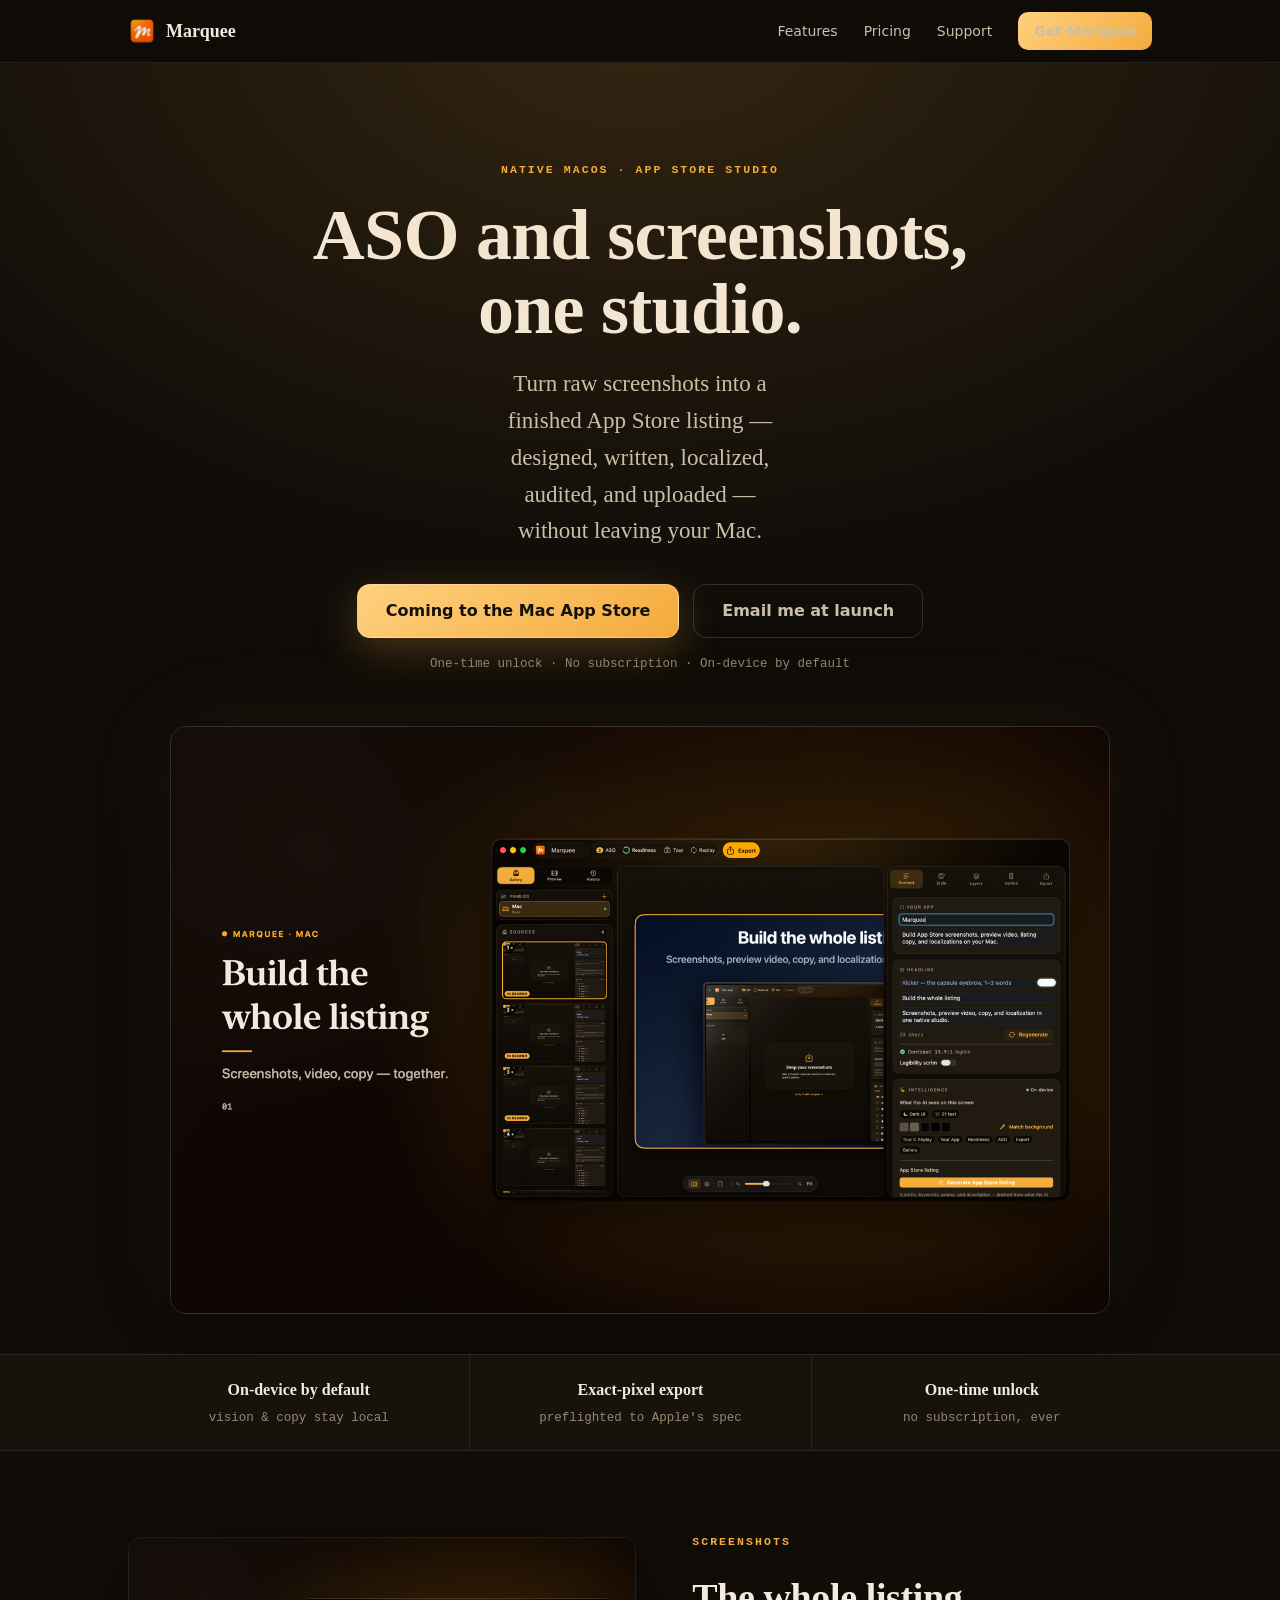
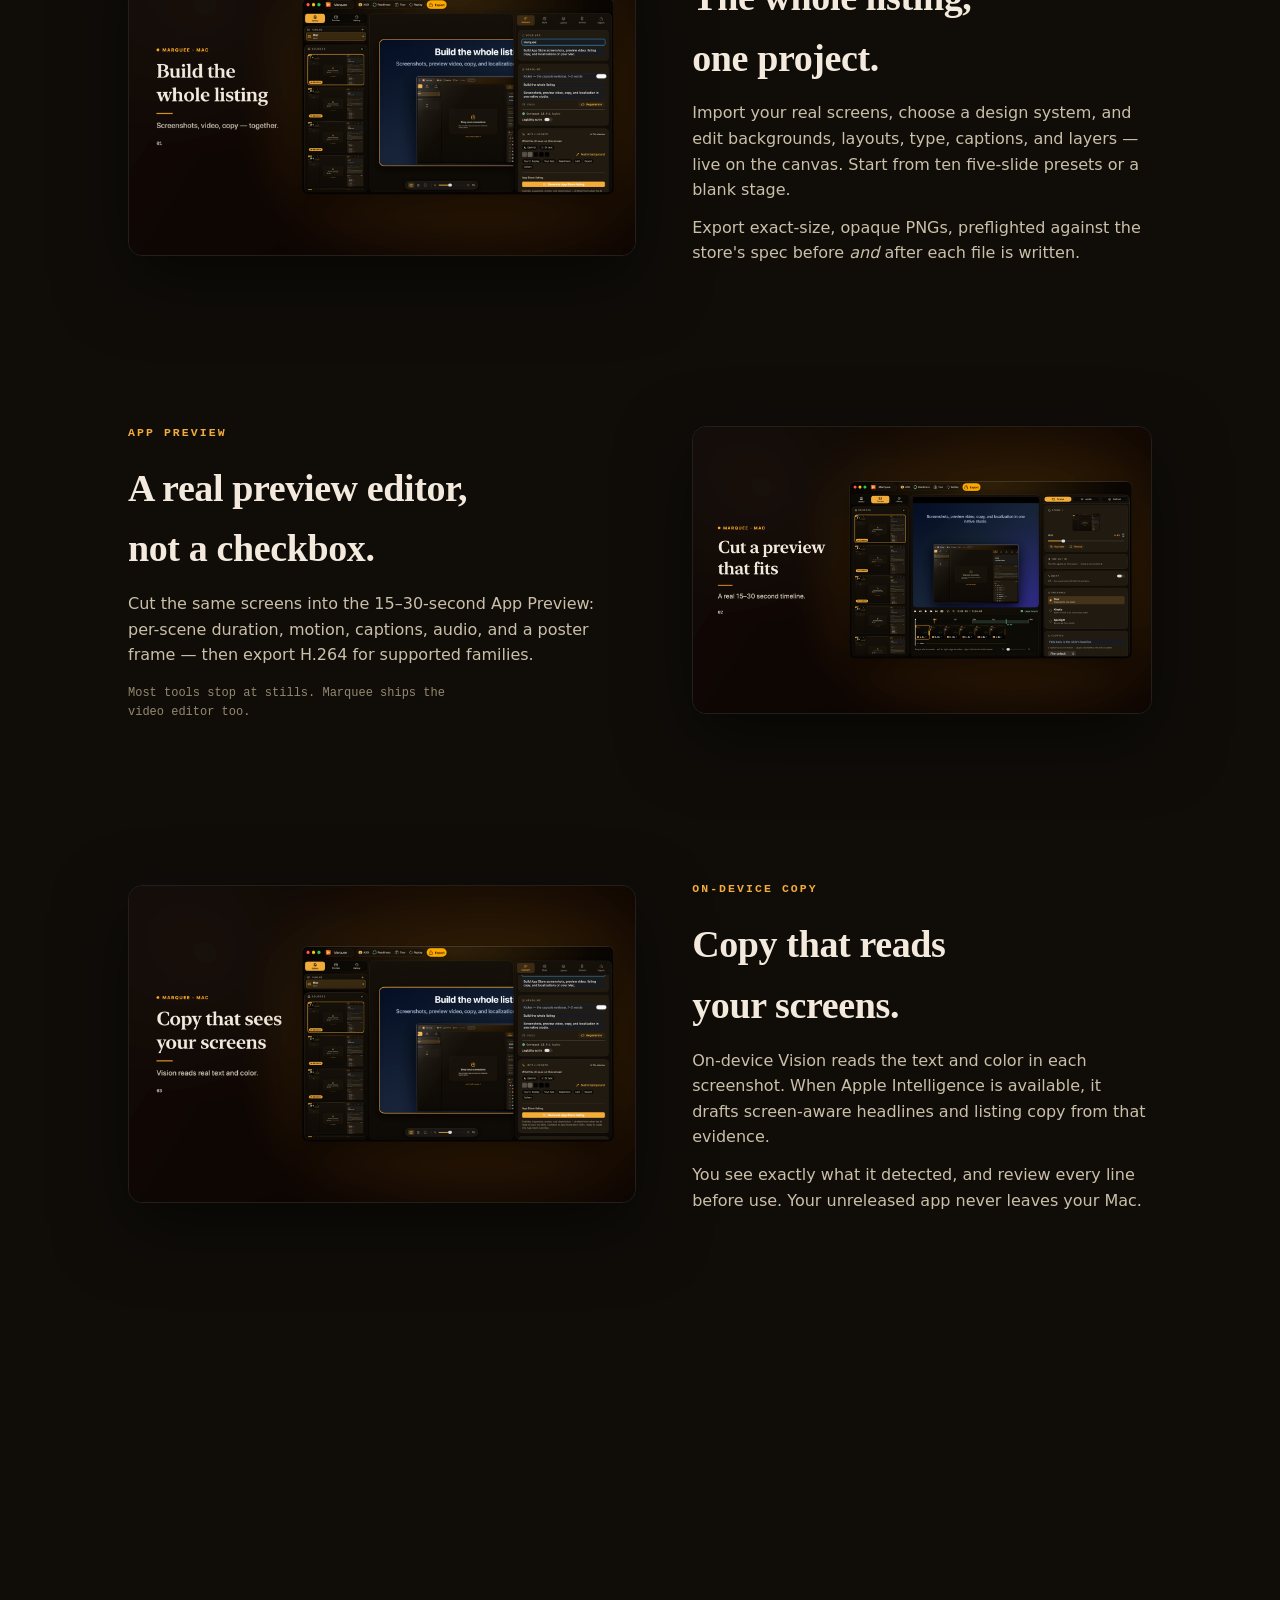
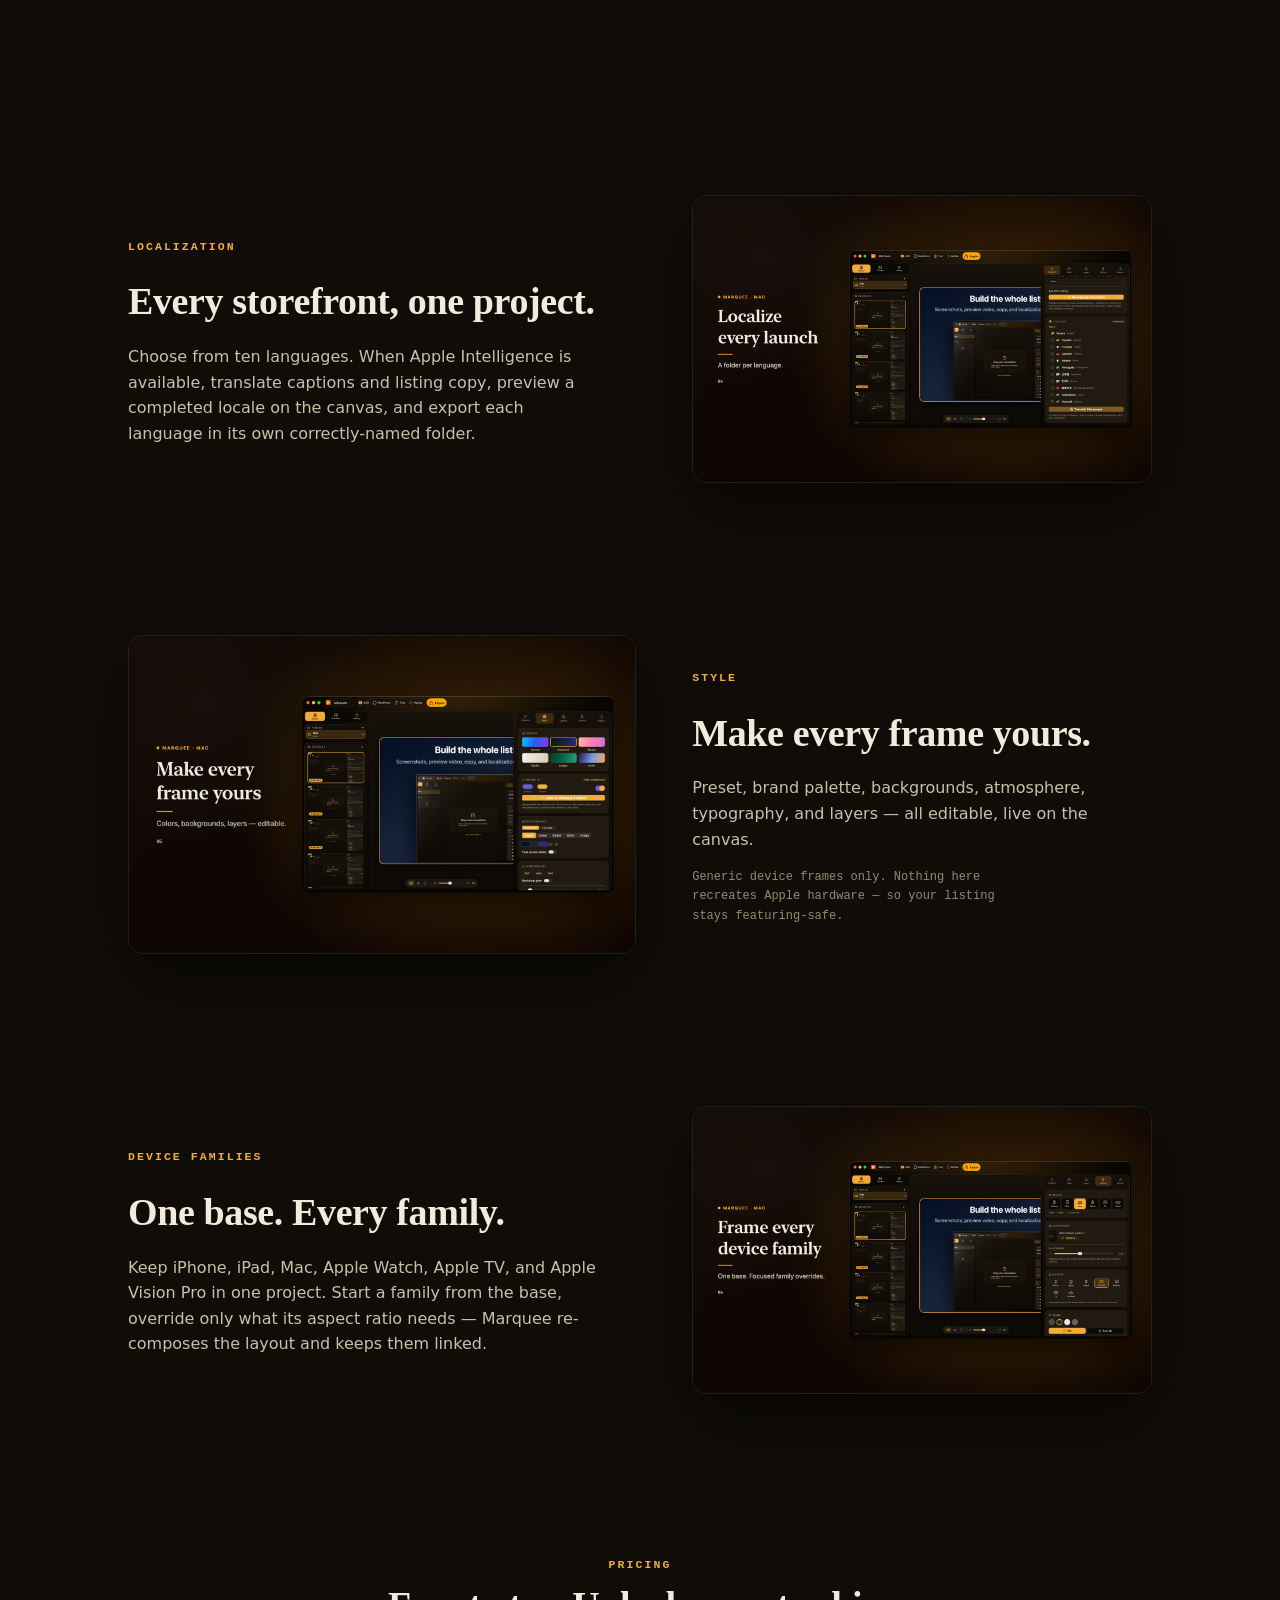
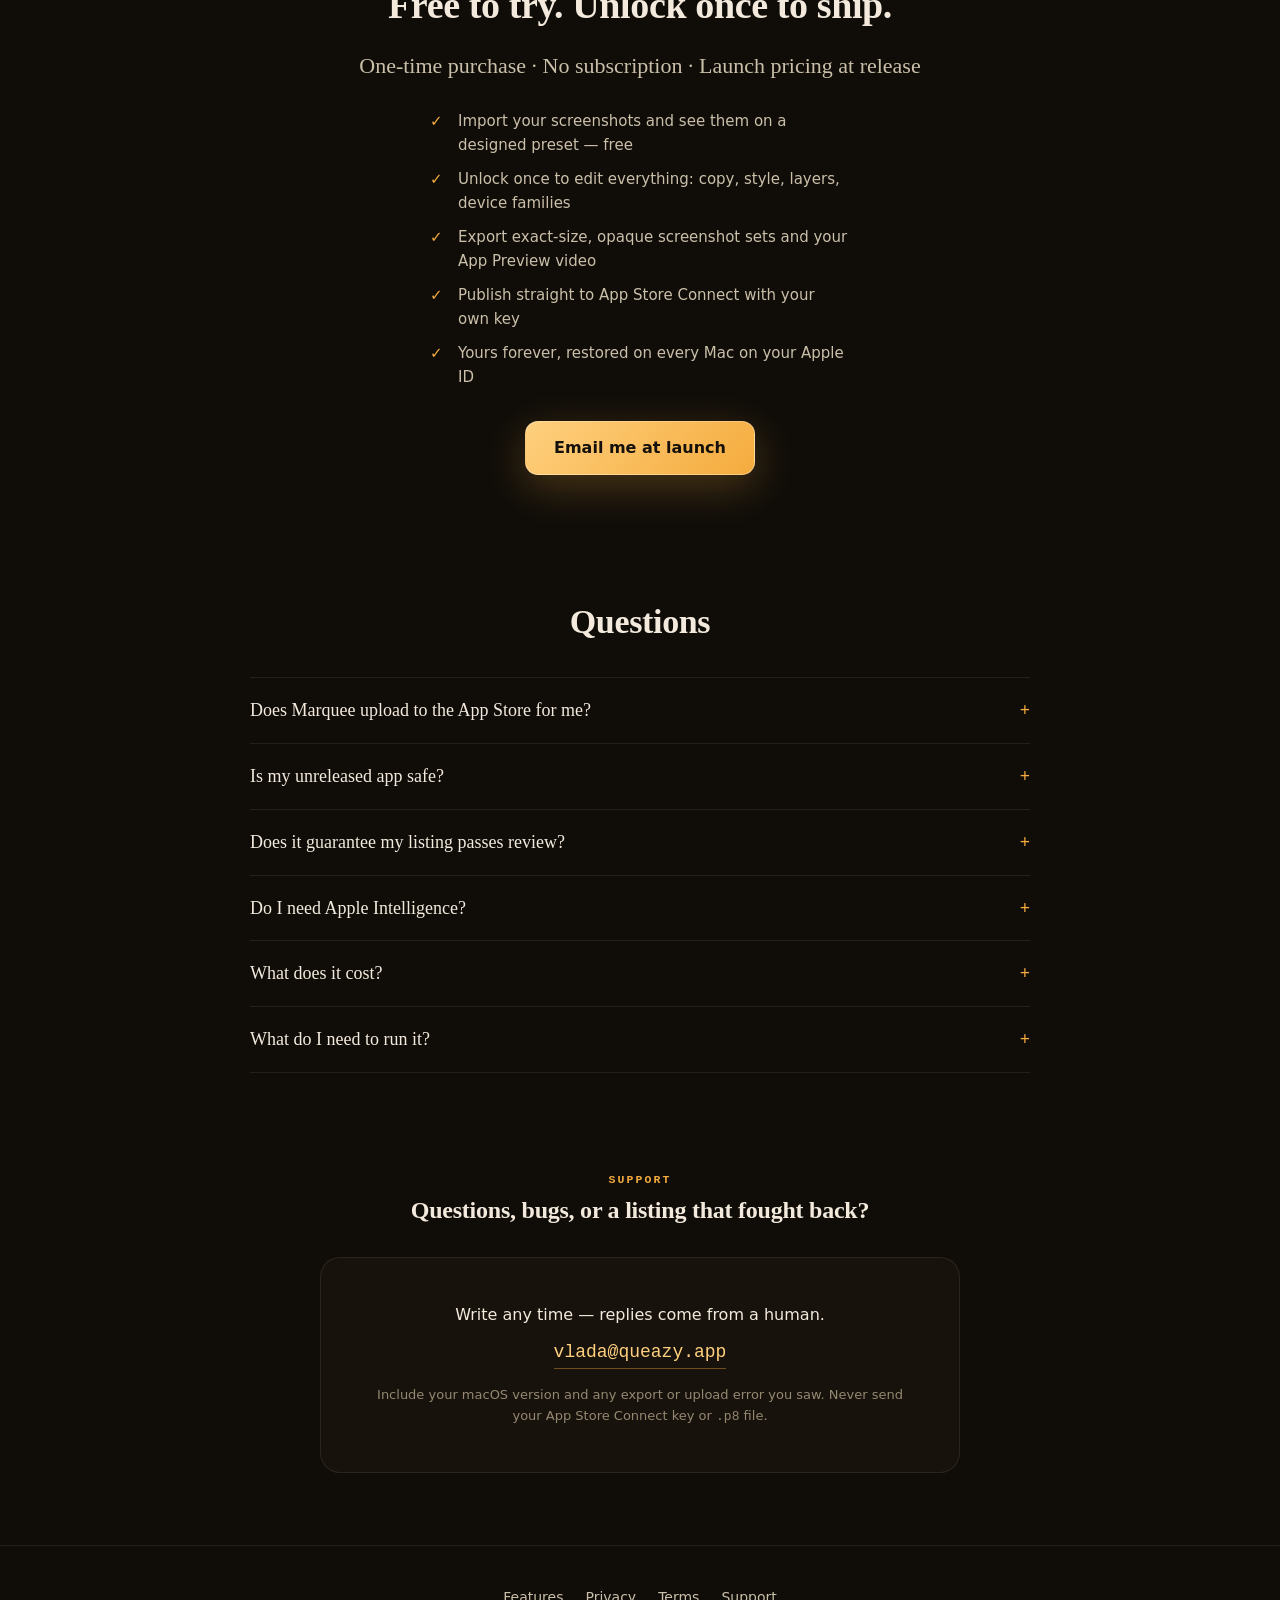
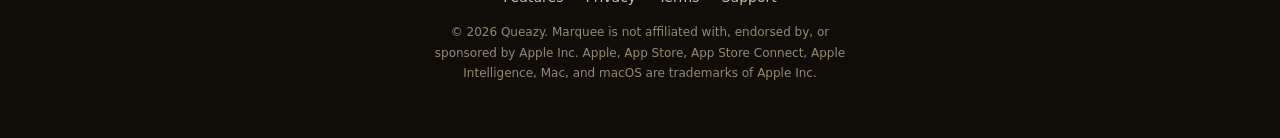
==== commit 2aec7c03: "site: cache-bust style.css (?v=2) Co-Authored-By: Claude Opus 4.8 <noreply@anthropic.com>" ====
--- a/index.html
+++ b/index.html
@@ -10,7 +10,7 @@
 <meta property="og:type" content="website">
 <meta property="og:image" content="https://vladamisici.github.io/marquee-site/shots/01.png">
 <link rel="icon" type="image/png" href="icon.png">
-<link rel="stylesheet" href="style.css">
+<link rel="stylesheet" href="style.css?v=2">
 </head>
 <body>
 
--- a/style.css
+++ b/style.css
@@ -37,7 +37,7 @@
 }
 
 a { color: var(--accent-soft); }
-img { max-width: 100%; display: block; }
+img { max-width: 100%; height: auto; display: block; }
 :focus-visible { outline: 2px solid var(--accent); outline-offset: 3px; border-radius: 4px; }
 
 .wrap { max-width: var(--maxw); margin: 0 auto; padding: 0 28px; }
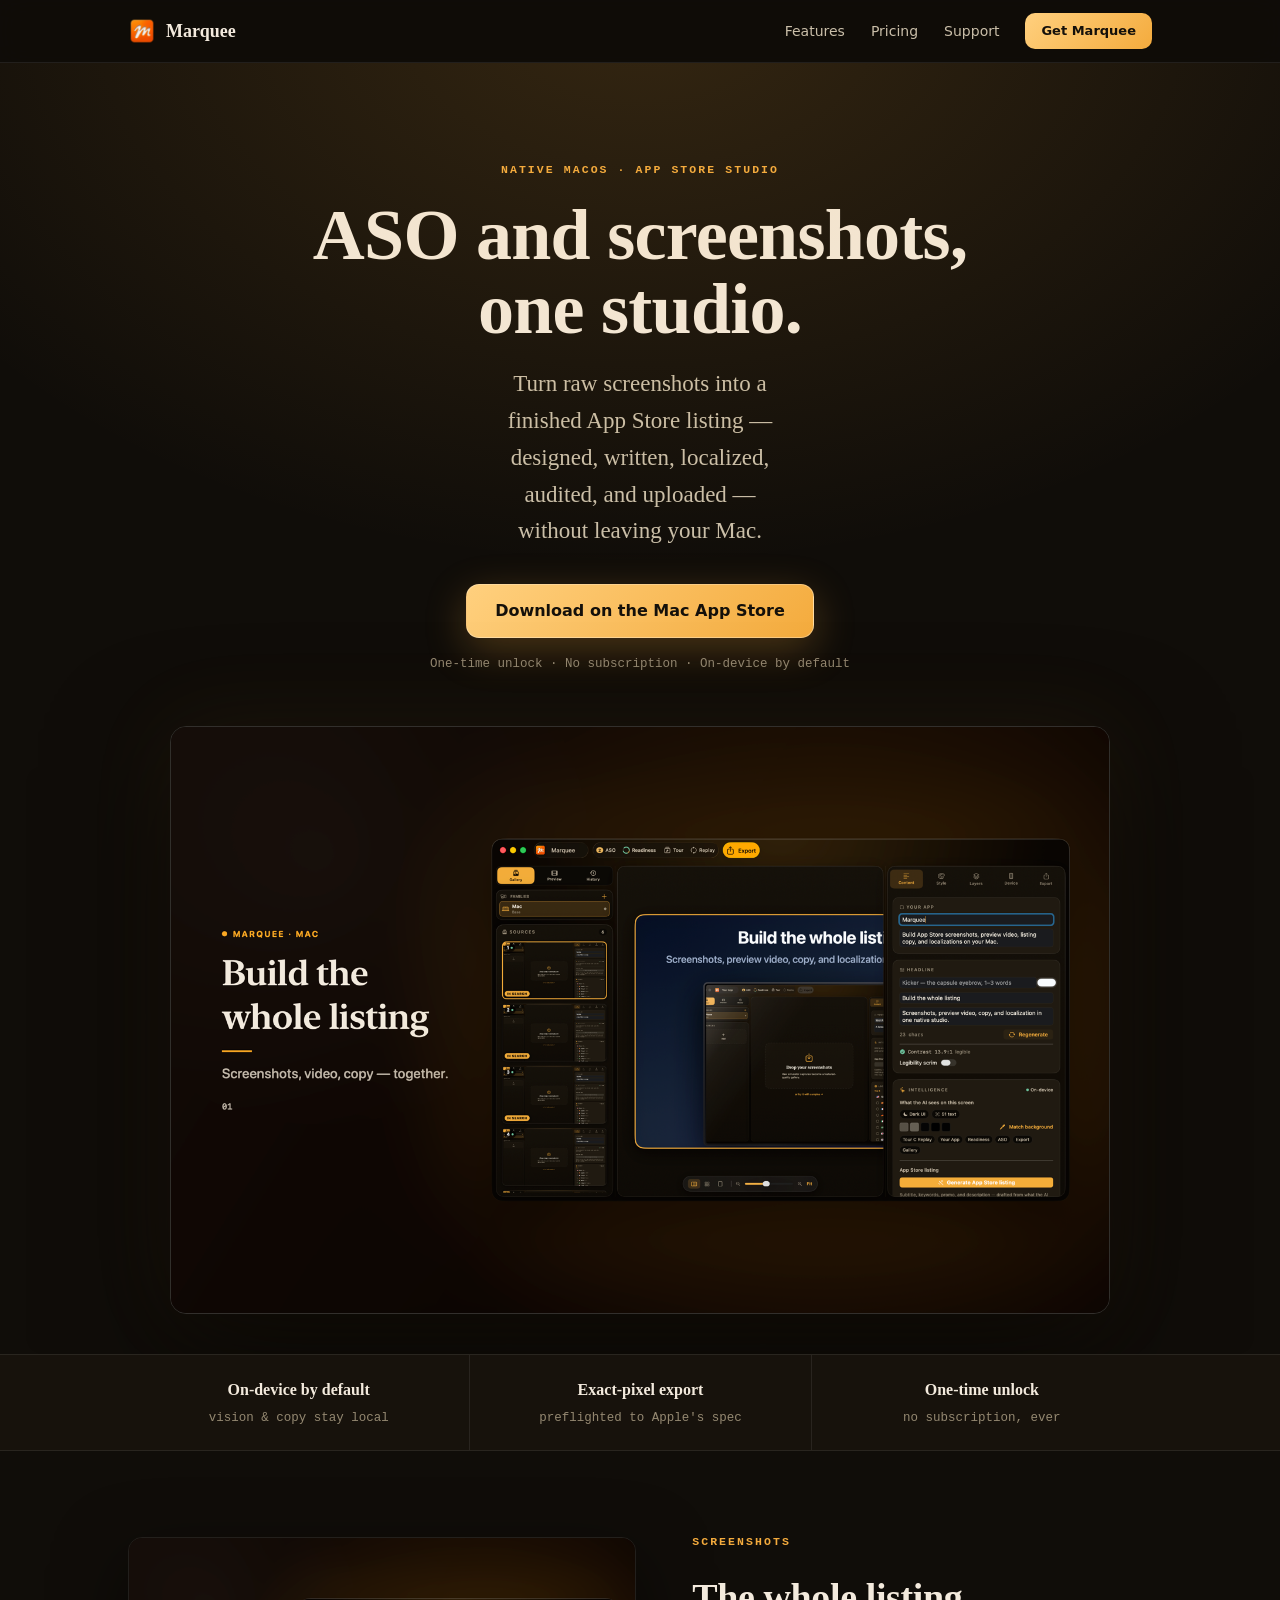
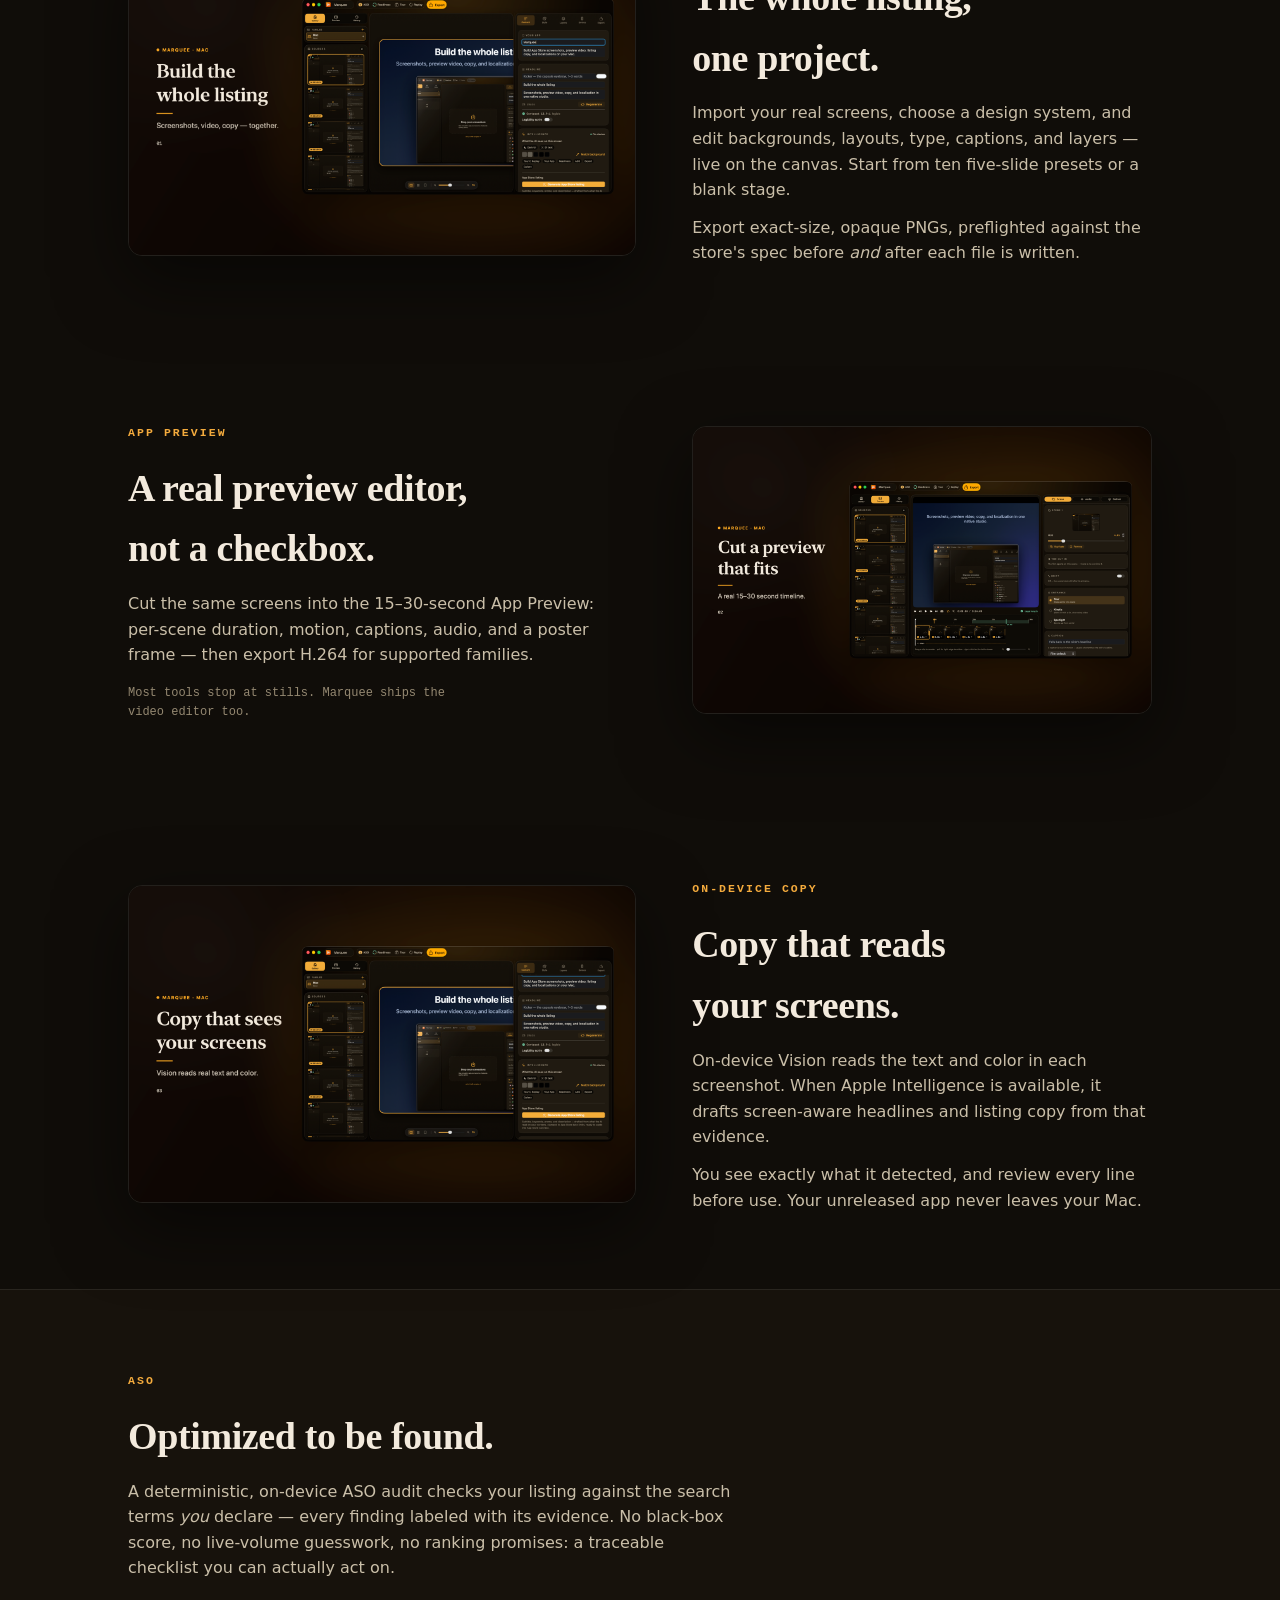
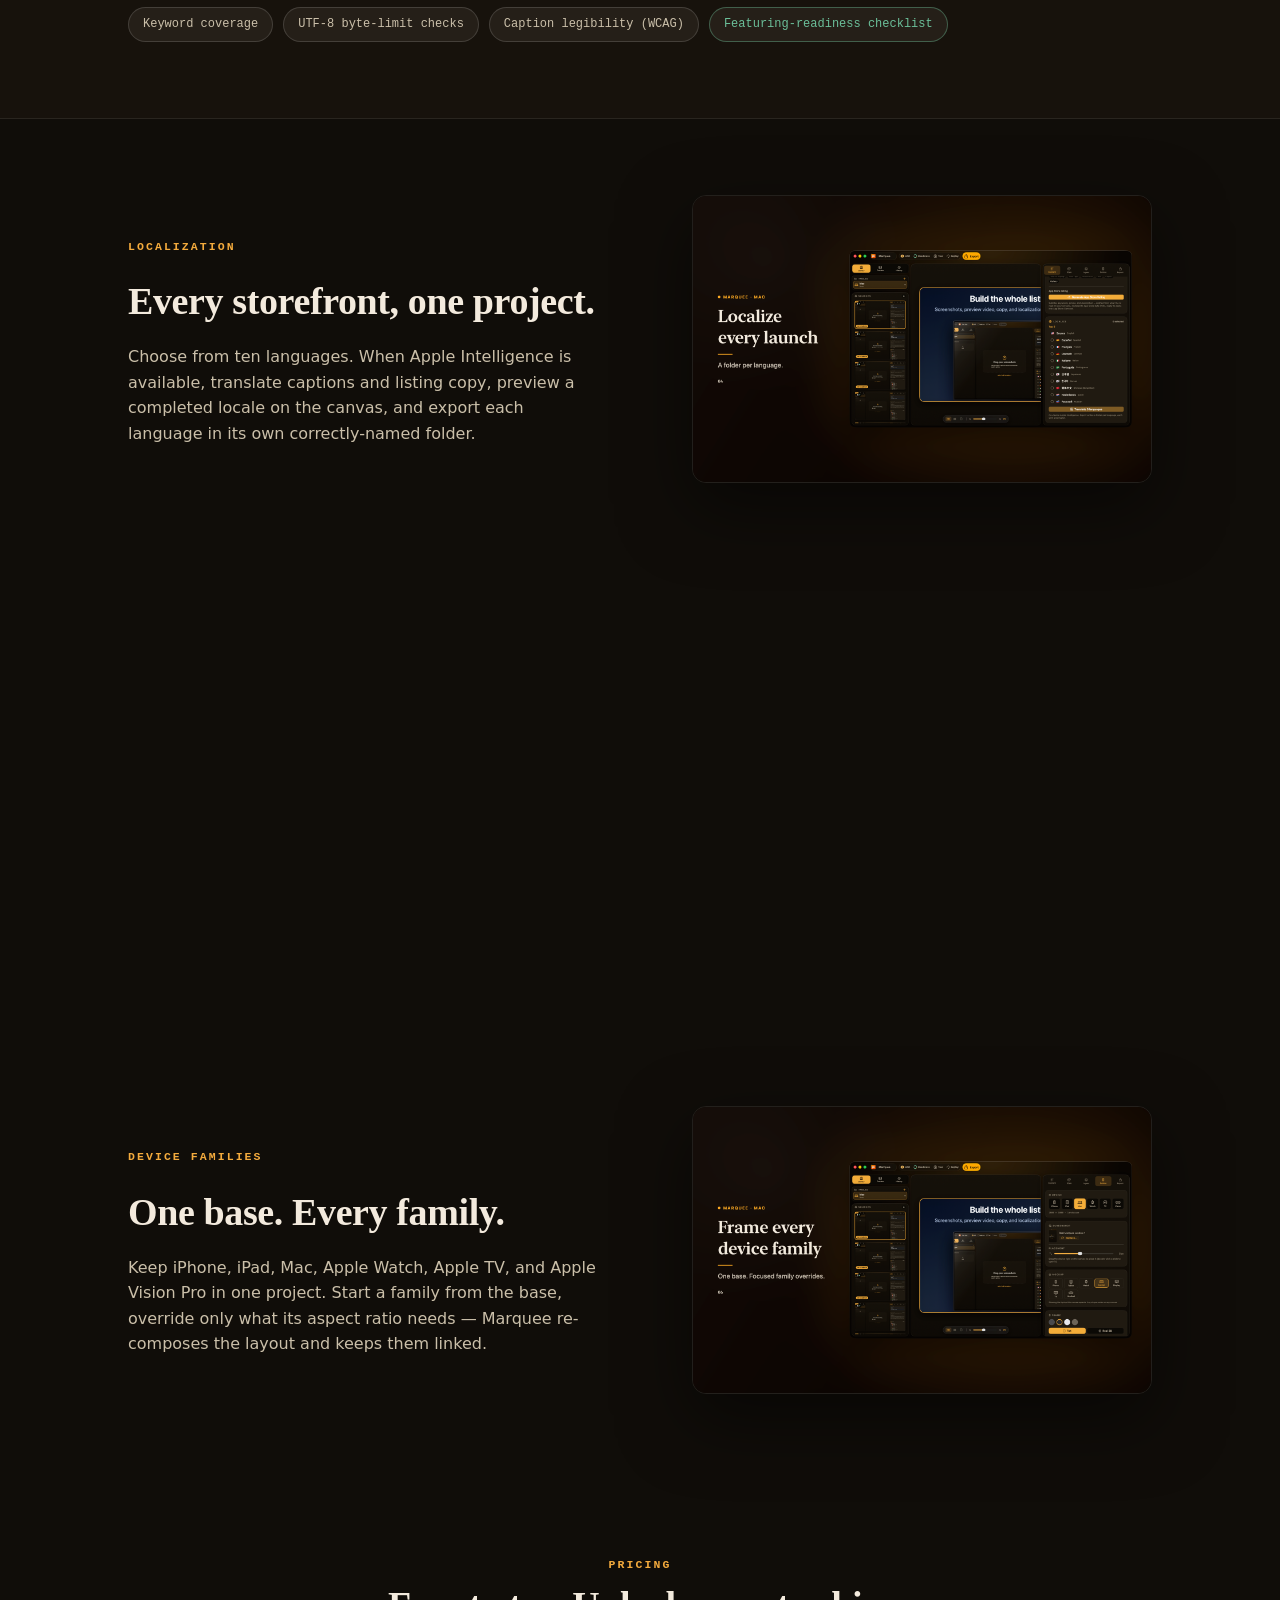
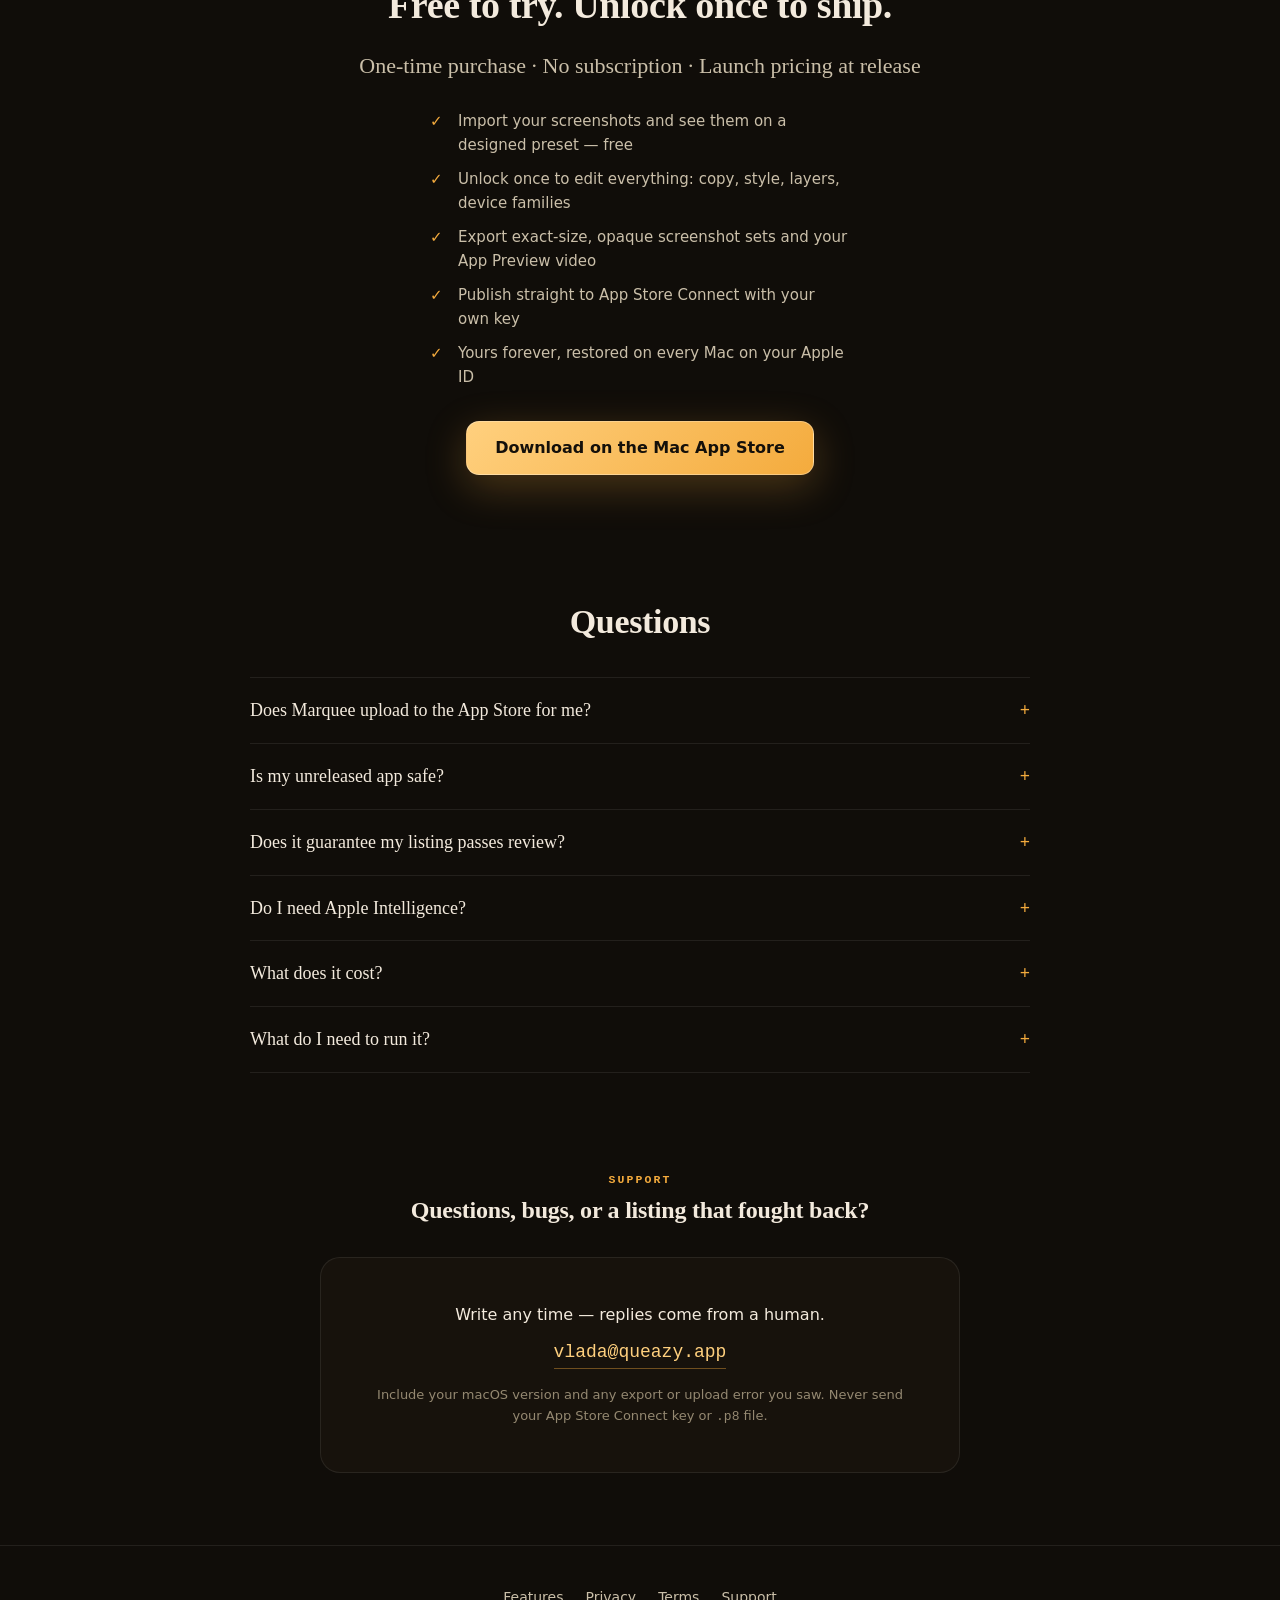
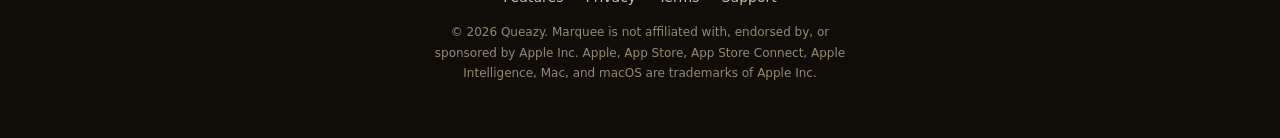
==== commit 2102d9aa: "site: launch CTAs to Mac App Store, drop email capture; fix nav CTA contrast Co-Authored-By: Claude " ====
--- a/index.html
+++ b/index.html
@@ -10,7 +10,7 @@
 <meta property="og:type" content="website">
 <meta property="og:image" content="https://vladamisici.github.io/marquee-site/shots/01.png">
 <link rel="icon" type="image/png" href="icon.png">
-<link rel="stylesheet" href="style.css?v=2">
+<link rel="stylesheet" href="style.css?v=3">
 </head>
 <body>
 
@@ -33,8 +33,7 @@
     <p class="tag">Turn raw screenshots into a finished App Store listing — designed, written,
       localized, audited, and uploaded — without leaving your Mac.</p>
     <div class="actions">
-      <a class="btn primary" href="#pricing">Coming to the Mac App Store</a>
-      <a class="btn ghost" href="mailto:vlada@queazy.app?subject=Marquee%20launch">Email me at launch</a>
+      <a class="btn primary" href="https://apps.apple.com/app/id6792501183">Download on the Mac App Store</a>
     </div>
     <p class="soon">One-time unlock · No subscription · On-device by default</p>
     <div class="hero-shot reveal">
@@ -155,7 +154,7 @@
         <li>Yours forever, restored on every Mac on your Apple ID</li>
       </ul>
       <div class="actions" style="margin-top:32px;justify-content:center;">
-        <a class="btn primary" href="mailto:vlada@queazy.app?subject=Marquee%20launch">Email me at launch</a>
+        <a class="btn primary" href="https://apps.apple.com/app/id6792501183">Download on the Mac App Store</a>
       </div>
     </div>
   </section>
--- a/style.css
+++ b/style.css
@@ -64,11 +64,14 @@
 .nav .links { margin-left: auto; display: flex; align-items: center; gap: 26px; }
 .nav .links a { color: var(--ink-soft); text-decoration: none; font-size: 14px; }
 .nav .links a:hover { color: var(--ink); }
-.nav .cta-sm {
+/* Higher specificity than `.nav .links a` so the near-black ink on amber isn't overridden
+   by the link color (which made "Get Marquee" invisible). */
+.nav .links a.cta-sm {
   font-size: 13px; font-weight: 600; color: #14100a;
   background: linear-gradient(135deg, var(--accent-soft), var(--accent));
   padding: 8px 16px; border-radius: 10px; text-decoration: none;
 }
+.nav .links a.cta-sm:hover { color: #14100a; filter: brightness(1.05); }
 @media (max-width: 720px) { .nav .links a:not(.cta-sm) { display: none; } }
 
 /* ---- Hero ---- */
